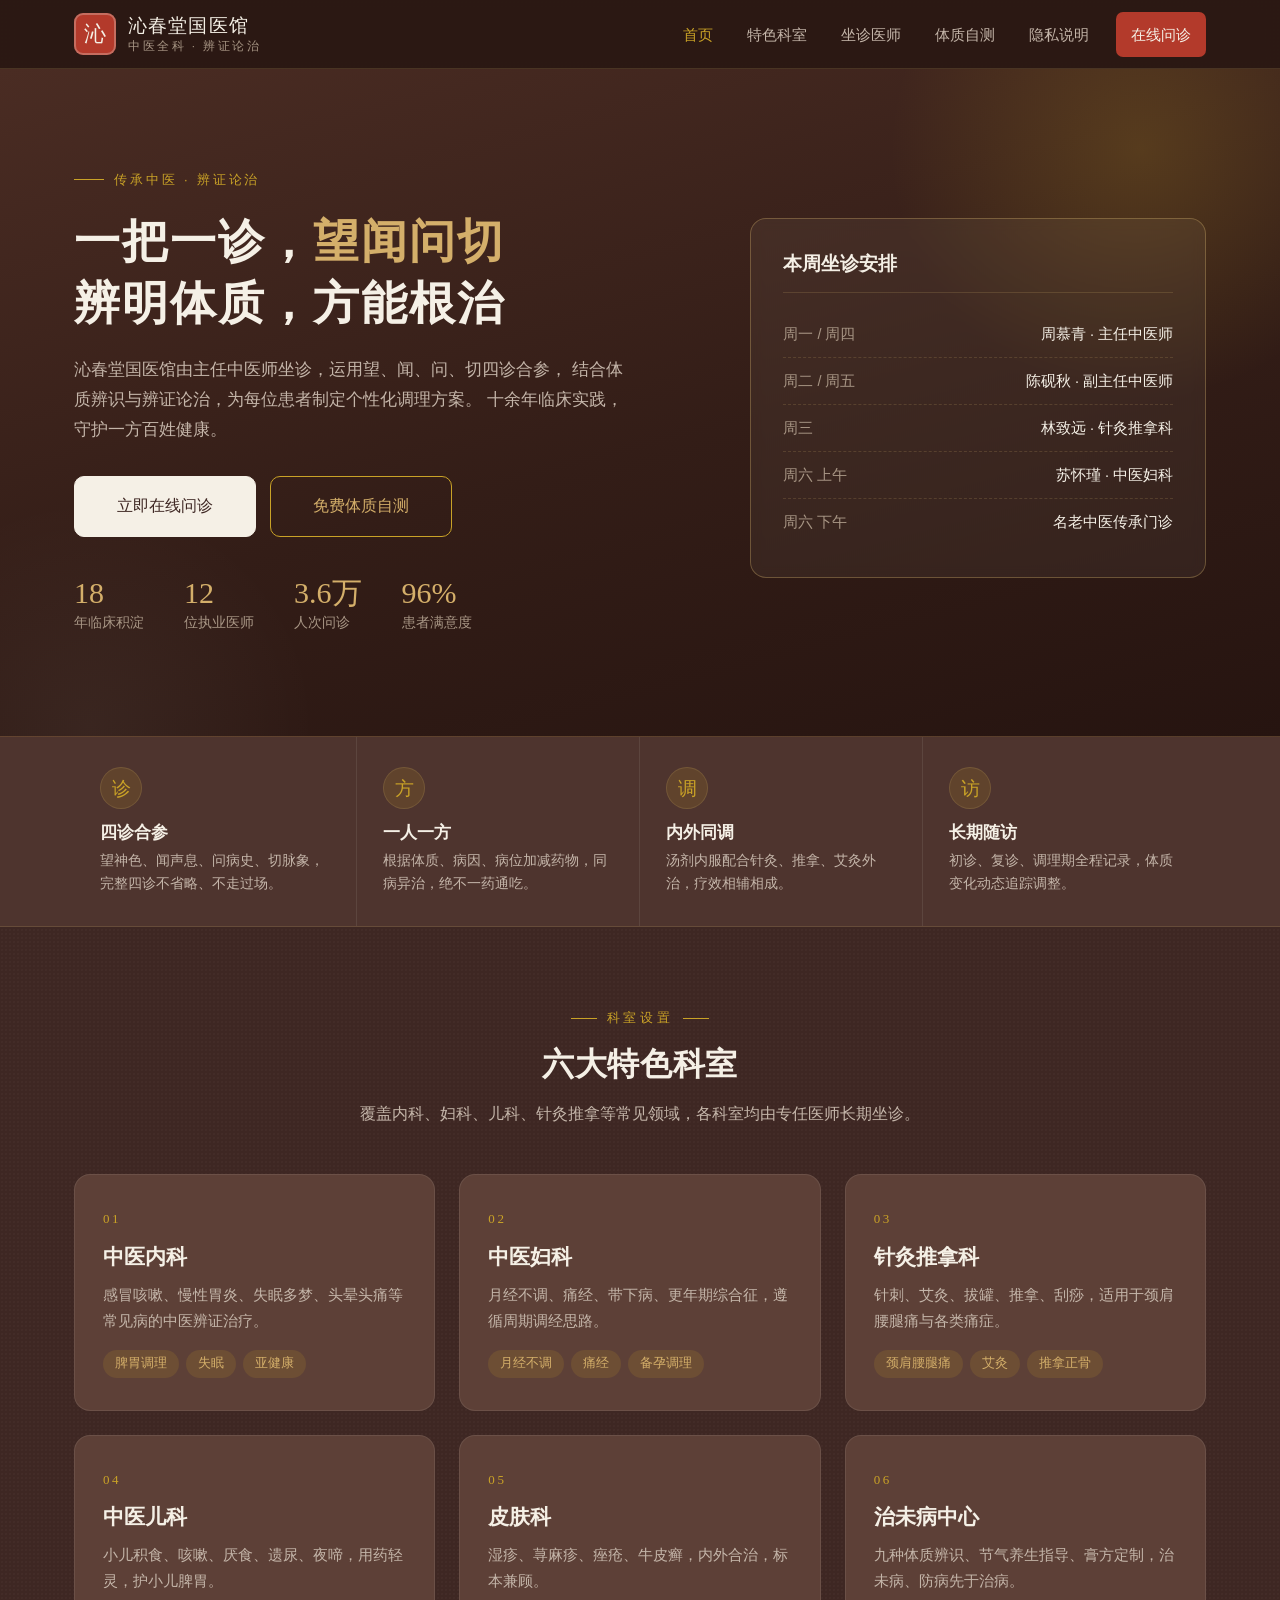
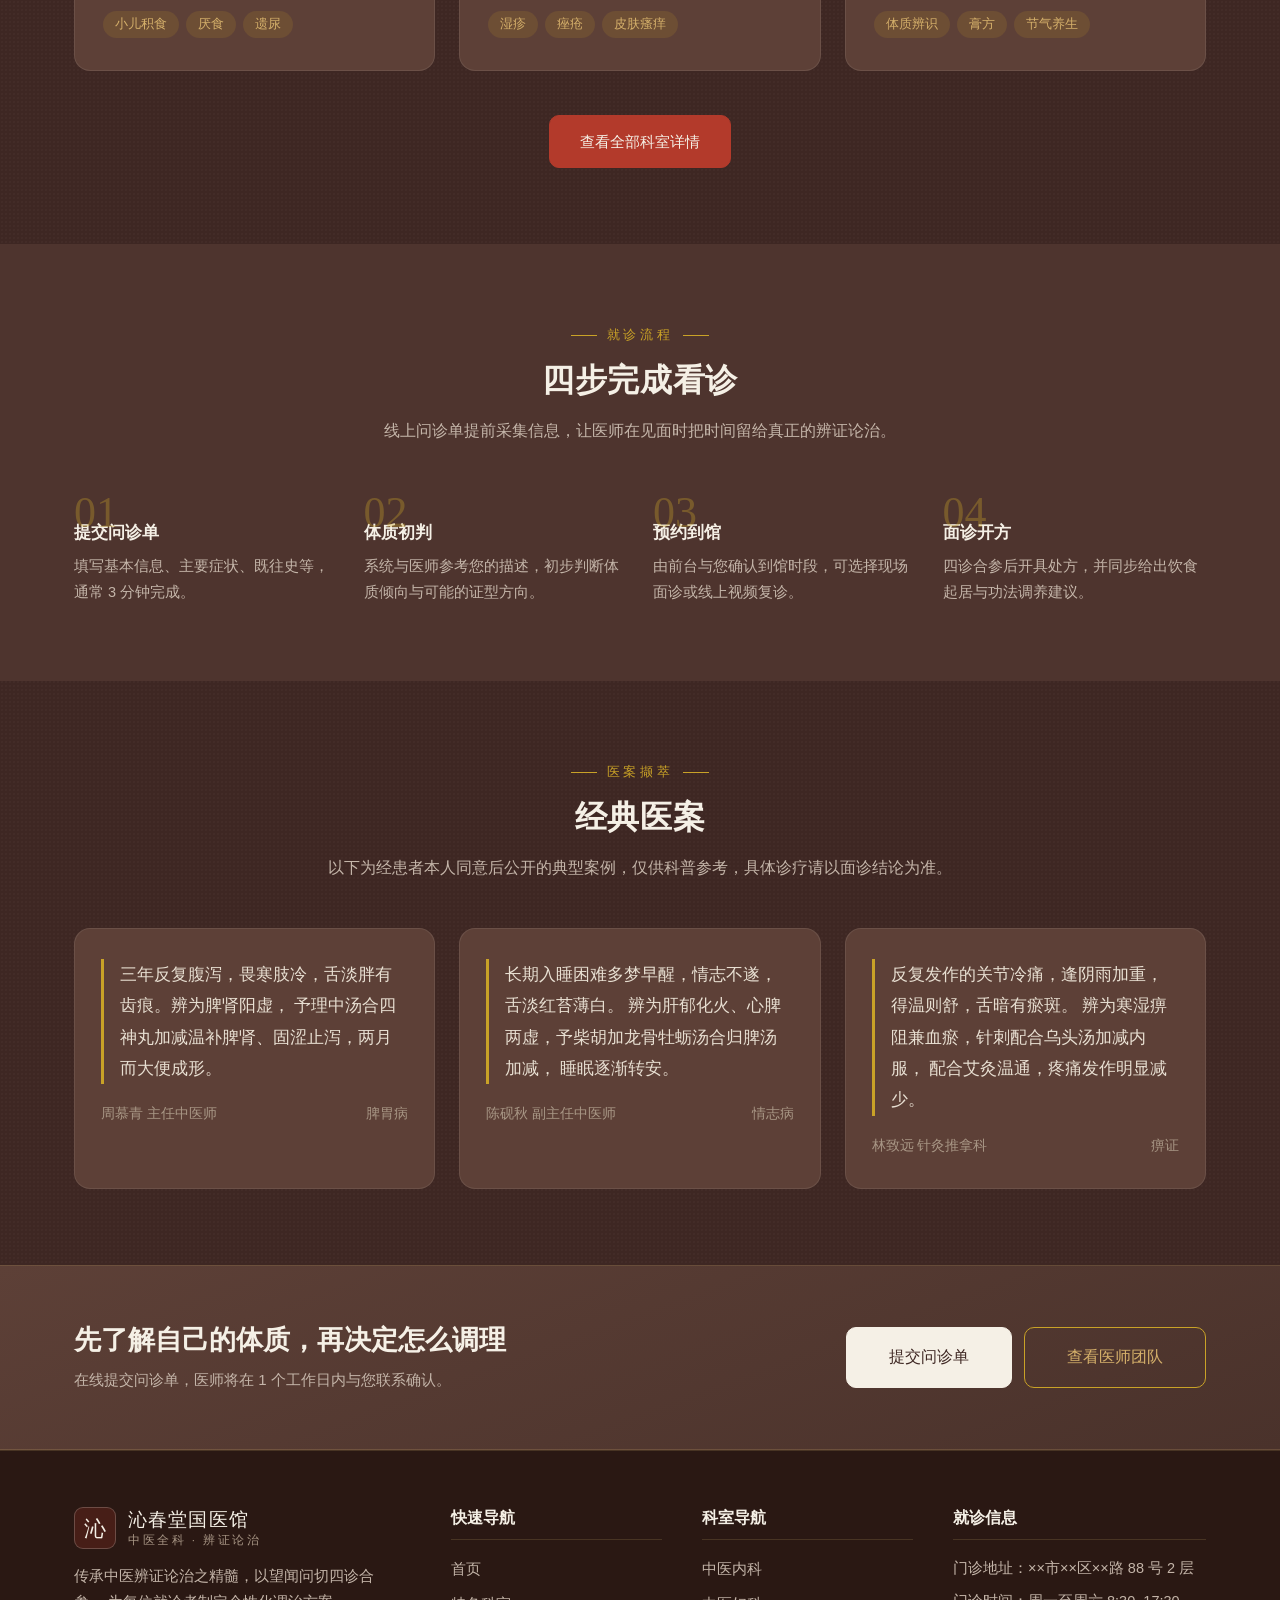
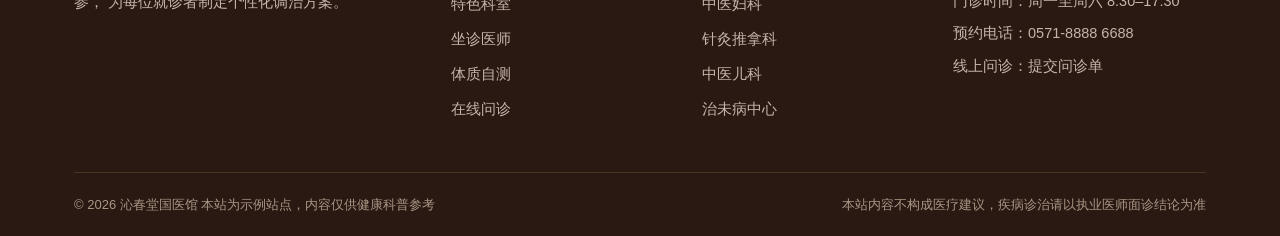
==== index.html @ b3de149f "feat: 沁春堂国医馆官网初始版本 深棕胡桃木主题，含首页、特色科室、坐诊医师、九种体质自测、 在线问诊表单、隐私政策六个页面，纯静态实现。" ====
<!DOCTYPE html>
<html lang="zh-CN">
<head>
    <meta charset="UTF-8">
    <meta name="viewport" content="width=device-width, initial-scale=1.0">
    <meta name="description" content="沁春堂国医馆 · 中医全科门诊，提供体质辨识、慢病调理、针灸推拿等中医服务，在线提交问诊预约。">
    <title>沁春堂国医馆 | 中医全科门诊 · 辨证论治</title>
    <link rel="stylesheet" href="assets/css/style.css">
</head>
<body>

<!-- ===== 顶部导航 ===== -->
<header class="site-header">
    <div class="container site-header__inner">
        <a class="brand" href="index.html">
            <span class="brand__mark">沁</span>
            <span>
                <span class="brand__name">沁春堂国医馆</span>
                <span class="brand__sub">中医全科 · 辨证论治</span>
            </span>
        </a>

        <button class="nav-toggle" type="button" aria-label="展开导航菜单" aria-expanded="false">
            <span></span><span></span><span></span>
        </button>

        <nav class="site-nav" id="site-nav">
            <a href="index.html">首页</a>
            <a href="services.html">特色科室</a>
            <a href="doctors.html">坐诊医师</a>
            <a href="constitution.html">体质自测</a>
            <a href="privacy.html">隐私说明</a>
            <a href="consult.html" class="nav-cta">在线问诊</a>
        </nav>
    </div>
</header>

<!-- ===== 英雄区 ===== -->
<section class="hero">
    <div class="container hero__inner">
        <div>
            <div class="hero__eyebrow">传承中医 · 辨证论治</div>
            <h1 class="hero__title">一把一诊，<em>望闻问切</em><br>辨明体质，方能根治</h1>
            <p class="hero__desc">
                沁春堂国医馆由主任中医师坐诊，运用望、闻、问、切四诊合参，
                结合体质辨识与辨证论治，为每位患者制定个性化调理方案。
                十余年临床实践，守护一方百姓健康。
            </p>
            <div class="hero__actions">
                <a href="consult.html" class="btn btn--light btn--lg">立即在线问诊</a>
                <a href="constitution.html" class="btn btn--ghost btn--lg" style="color:var(--gold-soft);border-color:var(--gold);">免费体质自测</a>
            </div>
            <div class="hero__stats">
                <div>
                    <div class="hero__stat-num">18</div>
                    <div class="hero__stat-label">年临床积淀</div>
                </div>
                <div>
                    <div class="hero__stat-num">12</div>
                    <div class="hero__stat-label">位执业医师</div>
                </div>
                <div>
                    <div class="hero__stat-num">3.6万</div>
                    <div class="hero__stat-label">人次问诊</div>
                </div>
                <div>
                    <div class="hero__stat-num">96%</div>
                    <div class="hero__stat-label">患者满意度</div>
                </div>
            </div>
        </div>

        <aside class="hero__card">
            <h2 class="hero__card-title">本周坐诊安排</h2>
            <dl>
                <div class="hero__card-row">
                    <dt>周一 / 周四</dt>
                    <dd>周慕青 · 主任中医师</dd>
                </div>
                <div class="hero__card-row">
                    <dt>周二 / 周五</dt>
                    <dd>陈砚秋 · 副主任中医师</dd>
                </div>
                <div class="hero__card-row">
                    <dt>周三</dt>
                    <dd>林致远 · 针灸推拿科</dd>
                </div>
                <div class="hero__card-row">
                    <dt>周六 上午</dt>
                    <dd>苏怀瑾 · 中医妇科</dd>
                </div>
                <div class="hero__card-row">
                    <dt>周六 下午</dt>
                    <dd>名老中医传承门诊</dd>
                </div>
            </dl>
        </aside>
    </div>
</section>

<!-- ===== 特色条 ===== -->
<section class="feature-strip">
    <div class="container">
        <div class="feature-strip__grid">
            <div class="feature-item">
                <div class="feature-item__icon">诊</div>
                <h3 class="feature-item__title">四诊合参</h3>
                <p class="feature-item__desc">望神色、闻声息、问病史、切脉象，完整四诊不省略、不走过场。</p>
            </div>
            <div class="feature-item">
                <div class="feature-item__icon">方</div>
                <h3 class="feature-item__title">一人一方</h3>
                <p class="feature-item__desc">根据体质、病因、病位加减药物，同病异治，绝不一药通吃。</p>
            </div>
            <div class="feature-item">
                <div class="feature-item__icon">调</div>
                <h3 class="feature-item__title">内外同调</h3>
                <p class="feature-item__desc">汤剂内服配合针灸、推拿、艾灸外治，疗效相辅相成。</p>
            </div>
            <div class="feature-item">
                <div class="feature-item__icon">访</div>
                <h3 class="feature-item__title">长期随访</h3>
                <p class="feature-item__desc">初诊、复诊、调理期全程记录，体质变化动态追踪调整。</p>
            </div>
        </div>
    </div>
</section>

<!-- ===== 特色科室 ===== -->
<section class="section">
    <div class="container">
        <div class="section-head">
            <span class="section-head__eyebrow">科室设置</span>
            <h2 class="section-head__title">六大特色科室</h2>
            <p class="section-head__desc">覆盖内科、妇科、儿科、针灸推拿等常见领域，各科室均由专任医师长期坐诊。</p>
        </div>

        <div class="service-grid">
            <article class="service-card">
                <div class="service-card__no">01</div>
                <h3 class="service-card__title">中医内科</h3>
                <p class="service-card__desc">感冒咳嗽、慢性胃炎、失眠多梦、头晕头痛等常见病的中医辨证治疗。</p>
                <div class="service-card__tags">
                    <span class="badge">脾胃调理</span>
                    <span class="badge">失眠</span>
                    <span class="badge">亚健康</span>
                </div>
            </article>

            <article class="service-card">
                <div class="service-card__no">02</div>
                <h3 class="service-card__title">中医妇科</h3>
                <p class="service-card__desc">月经不调、痛经、带下病、更年期综合征，遵循周期调经思路。</p>
                <div class="service-card__tags">
                    <span class="badge">月经不调</span>
                    <span class="badge">痛经</span>
                    <span class="badge">备孕调理</span>
                </div>
            </article>

            <article class="service-card">
                <div class="service-card__no">03</div>
                <h3 class="service-card__title">针灸推拿科</h3>
                <p class="service-card__desc">针刺、艾灸、拔罐、推拿、刮痧，适用于颈肩腰腿痛与各类痛症。</p>
                <div class="service-card__tags">
                    <span class="badge">颈肩腰腿痛</span>
                    <span class="badge">艾灸</span>
                    <span class="badge">推拿正骨</span>
                </div>
            </article>

            <article class="service-card">
                <div class="service-card__no">04</div>
                <h3 class="service-card__title">中医儿科</h3>
                <p class="service-card__desc">小儿积食、咳嗽、厌食、遗尿、夜啼，用药轻灵，护小儿脾胃。</p>
                <div class="service-card__tags">
                    <span class="badge">小儿积食</span>
                    <span class="badge">厌食</span>
                    <span class="badge">遗尿</span>
                </div>
            </article>

            <article class="service-card">
                <div class="service-card__no">05</div>
                <h3 class="service-card__title">皮肤科</h3>
                <p class="service-card__desc">湿疹、荨麻疹、痤疮、牛皮癣，内外合治，标本兼顾。</p>
                <div class="service-card__tags">
                    <span class="badge">湿疹</span>
                    <span class="badge">痤疮</span>
                    <span class="badge">皮肤瘙痒</span>
                </div>
            </article>

            <article class="service-card">
                <div class="service-card__no">06</div>
                <h3 class="service-card__title">治未病中心</h3>
                <p class="service-card__desc">九种体质辨识、节气养生指导、膏方定制，治未病、防病先于治病。</p>
                <div class="service-card__tags">
                    <span class="badge">体质辨识</span>
                    <span class="badge">膏方</span>
                    <span class="badge">节气养生</span>
                </div>
            </article>
        </div>

        <div class="text-center" style="margin-top:44px;">
            <a href="services.html" class="btn btn--primary">查看全部科室详情</a>
        </div>
    </div>
</section>

<!-- ===== 就诊流程 ===== -->
<section class="section section--wood-deep">
    <div class="container">
        <div class="section-head">
            <span class="section-head__eyebrow">就诊流程</span>
            <h2 class="section-head__title">四步完成看诊</h2>
            <p class="section-head__desc">线上问诊单提前采集信息，让医师在见面时把时间留给真正的辨证论治。</p>
        </div>

        <div class="step-grid">
            <div class="step-card">
                <h3 class="step-card__title">提交问诊单</h3>
                <p class="step-card__desc">填写基本信息、主要症状、既往史等，通常 3 分钟完成。</p>
            </div>
            <div class="step-card">
                <h3 class="step-card__title">体质初判</h3>
                <p class="step-card__desc">系统与医师参考您的描述，初步判断体质倾向与可能的证型方向。</p>
            </div>
            <div class="step-card">
                <h3 class="step-card__title">预约到馆</h3>
                <p class="step-card__desc">由前台与您确认到馆时段，可选择现场面诊或线上视频复诊。</p>
            </div>
            <div class="step-card">
                <h3 class="step-card__title">面诊开方</h3>
                <p class="step-card__desc">四诊合参后开具处方，并同步给出饮食起居与功法调养建议。</p>
            </div>
        </div>
    </div>
</section>

<!-- ===== 名医案例 ===== -->
<section class="section">
    <div class="container">
        <div class="section-head">
            <span class="section-head__eyebrow">医案撷萃</span>
            <h2 class="section-head__title">经典医案</h2>
            <p class="section-head__desc">以下为经患者本人同意后公开的典型案例，仅供科普参考，具体诊疗请以面诊结论为准。</p>
        </div>

        <div class="case-grid">
            <article class="case-card">
                <p class="case-card__quote">
                    三年反复腹泻，畏寒肢冷，舌淡胖有齿痕。辨为脾肾阳虚，
                    予理中汤合四神丸加减温补脾肾、固涩止泻，两月而大便成形。
                </p>
                <div class="case-card__meta">
                    <span>周慕青 主任中医师</span>
                    <span>脾胃病</span>
                </div>
            </article>

            <article class="case-card">
                <p class="case-card__quote">
                    长期入睡困难多梦早醒，情志不遂，舌淡红苔薄白。
                    辨为肝郁化火、心脾两虚，予柴胡加龙骨牡蛎汤合归脾汤加减，
                    睡眠逐渐转安。
                </p>
                <div class="case-card__meta">
                    <span>陈砚秋 副主任中医师</span>
                    <span>情志病</span>
                </div>
            </article>

            <article class="case-card">
                <p class="case-card__quote">
                    反复发作的关节冷痛，逢阴雨加重，得温则舒，舌暗有瘀斑。
                    辨为寒湿痹阻兼血瘀，针刺配合乌头汤加减内服，
                    配合艾灸温通，疼痛发作明显减少。
                </p>
                <div class="case-card__meta">
                    <span>林致远 针灸推拿科</span>
                    <span>痹证</span>
                </div>
            </article>
        </div>
    </div>
</section>

<!-- ===== 行动号召 ===== -->
<section class="cta-band">
    <div class="container cta-band__inner">
        <div>
            <h2 class="cta-band__title">先了解自己的体质，再决定怎么调理</h2>
            <p class="cta-band__desc">在线提交问诊单，医师将在 1 个工作日内与您联系确认。</p>
        </div>
        <div style="display:flex;gap:12px;flex-wrap:wrap;">
            <a href="consult.html" class="btn btn--light btn--lg">提交问诊单</a>
            <a href="doctors.html" class="btn btn--ghost btn--lg" style="color:var(--gold-soft);border-color:var(--gold);">查看医师团队</a>
        </div>
    </div>
</section>

<!-- ===== 页脚 ===== -->
<footer class="site-footer">
    <div class="container">
        <div class="site-footer__grid">
            <div class="site-footer__brand">
                <a class="brand" href="index.html" style="margin-bottom:14px;">
                    <span class="brand__mark">沁</span>
                    <span>
                        <span class="brand__name" style="color:var(--text-strong);">沁春堂国医馆</span>
                        <span class="brand__sub">中医全科 · 辨证论治</span>
                    </span>
                </a>
                <p style="max-width:300px;">
                    传承中医辨证论治之精髓，以望闻问切四诊合参，
                    为每位就诊者制定个性化调治方案。
                </p>
            </div>

            <div>
                <h3 class="site-footer__title">快速导航</h3>
                <ul class="site-footer__list">
                    <li><a href="index.html">首页</a></li>
                    <li><a href="services.html">特色科室</a></li>
                    <li><a href="doctors.html">坐诊医师</a></li>
                    <li><a href="constitution.html">体质自测</a></li>
                    <li><a href="consult.html">在线问诊</a></li>
                </ul>
            </div>

            <div>
                <h3 class="site-footer__title">科室导航</h3>
                <ul class="site-footer__list">
                    <li><a href="services.html#internal">中医内科</a></li>
                    <li><a href="services.html#gyn">中医妇科</a></li>
                    <li><a href="services.html#acu">针灸推拿科</a></li>
                    <li><a href="services.html#pedi">中医儿科</a></li>
                    <li><a href="services.html#prevent">治未病中心</a></li>
                </ul>
            </div>

            <div>
                <h3 class="site-footer__title">就诊信息</h3>
                <ul class="site-footer__contact">
                    <li>门诊地址：××市××区××路 88 号 2 层</li>
                    <li>门诊时间：周一至周六 8:30–17:30</li>
                    <li>预约电话：0571-8888 6688</li>
                    <li>线上问诊：<a href="consult.html">提交问诊单</a></li>
                </ul>
            </div>
        </div>

        <div class="site-footer__bottom">
            <span>© <span id="year">2026</span> 沁春堂国医馆 本站为示例站点，内容仅供健康科普参考</span>
            <span>本站内容不构成医疗建议，疾病诊治请以执业医师面诊结论为准</span>
        </div>
    </div>
</footer>

<script src="assets/js/main.js"></script>
</body>
</html>
---- assets/css/style.css ----
/* =========================================================
   沁春堂国医馆 · 全站共享样式表
   配色：深棕胡桃木 + 米白宣纸 + 鎏金 + 朱砂
   目录：
   1. 设计变量（颜色/字体/圆角/阴影）
   2. 基础重置
   3. 通用工具类
   4. 顶部导航
   5. 页脚
   6. 通用组件（按钮/卡片/区块标题/面包屑）
   7. 首页专用
   8. 科室页
   9. 医师页
   10. 体质自测页
   11. 问诊表单页
   12. 隐私政策页
   13. 响应式
   ========================================================= */

/* ---------- 1. 设计变量 ---------- */
:root {
    /* 棕色层次：由深到浅，用于区分区块 */
    --wood-900: #2A1813;   /* 最深：英雄区、页脚底色 */
    --wood-800: #3E2723;   /* 主背景（页面底色） */
    --wood-700: #4E342E;   /* 次级区块：页头横幅 */
    --wood-600: #5D4037;   /* 卡片、区块面板 */
    --wood-500: #6D4C41;   /* 边框、输入框描边 */
    --wood-400: #4A322B;   /* 输入框底色（比卡片略深，形成凹陷感） */

    /* 文字 */
    --text-strong: #F5F0E6;  /* 标题，米白 */
    --text:        #E8DFD2;  /* 正文 */
    --text-muted:  #C4B5A9;  /* 次级说明 */
    --text-faint:  #A89685;  /* 弱化文字、占位符 */

    /* 强调色 */
    --gold:        #C9A227;  /* 鎏金：点缀、强调、下划线 */
    --gold-soft:   #D4AF6A;  /* 浅金：数字、标题装饰 */
    --gold-tint:   rgba(201, 162, 39, .14);
    --cinnabar:    #B33A2B;  /* 朱砂：主要按钮、警示 */
    --cinnabar-hi: #96301F;
    --danger:      #E08579;  /* 浅红：深底上要看得清的报错色 */

    /* 分隔线 */
    --line:        rgba(212, 175, 106, .18);
    --line-strong: rgba(212, 175, 106, .34);
    --line-soft:   rgba(245, 240, 230, .09);

    /* 字体 */
    --font-sans: "Microsoft YaHei", "微软雅黑", "PingFang SC", "Hiragino Sans GB", sans-serif;
    --font-serif: "Songti SC", "SimSun", "STSong", "Noto Serif SC", serif;

    /* 形状与阴影（深色背景上用更深的黑棕做投影） */
    --radius:       10px;
    --radius-lg:    16px;
    --shadow-sm:    0 2px 8px rgba(20, 10, 8, .32);
    --shadow:       0 8px 28px rgba(20, 10, 8, .42);
    --shadow-lg:    0 16px 48px rgba(20, 10, 8, .52);

    /* 布局 */
    --max-width:    1180px;
    --nav-height:   68px;

    /* 让浏览器自带的控件（下拉框、日期选择、滚动条）也跟着走深色 */
    color-scheme: dark;
}

/* ---------- 2. 基础重置 ---------- */
* {
    margin: 0;
    padding: 0;
    box-sizing: border-box;
}

html {
    scroll-behavior: smooth;   /* 点击导航锚点时平滑滚动 */
}

body {
    background-color: var(--wood-800);
    /* 叠加一层极淡的颗粒纹理，避免大面积纯色显得死板 */
    background-image: radial-gradient(rgba(245, 240, 230, .022) 1px, transparent 1px);
    background-size: 4px 4px;
    color: var(--text);
    font-family: var(--font-sans);
    font-size: 16px;
    line-height: 1.8;
    -webkit-font-smoothing: antialiased;
}

img {
    max-width: 100%;
    display: block;
}

a {
    color: var(--gold-soft);
    text-decoration: none;
    transition: color .2s ease;
}

a:hover {
    color: var(--gold);
}

ul, ol {
    list-style: none;
}

h1, h2, h3, h4 {
    font-family: var(--font-serif);
    font-weight: 600;
    line-height: 1.4;
    color: var(--text-strong);
}

button {
    font-family: inherit;
}

/* ---------- 3. 通用工具类 ---------- */
.container {
    width: 100%;
    max-width: var(--max-width);
    margin: 0 auto;
    padding: 0 24px;
}

.section {
    padding: 76px 0;
}

.section--tight {
    padding: 52px 0;
}

.section--wood-deep {
    background-color: var(--wood-700);
}

.section--wood-tint {
    background-color: rgba(245, 240, 230, .03);
}

.text-center { text-align: center; }
.mt-0 { margin-top: 0; }
.mb-0 { margin-bottom: 0; }

/* 区块标题 */
.section-head {
    max-width: 720px;
    margin: 0 auto 46px;
    text-align: center;
}

.section-head--left {
    margin-left: 0;
    text-align: left;
}

.section-head__eyebrow {
    display: inline-block;
    font-family: var(--font-sans);
    font-size: 13px;
    letter-spacing: .28em;
    color: var(--gold);
    text-transform: uppercase;
    margin-bottom: 12px;
}

.section-head__eyebrow::before,
.section-head__eyebrow::after {
    content: "";
    display: inline-block;
    width: 26px;
    height: 1px;
    background: var(--gold);
    vertical-align: middle;
    margin: 0 10px;
}

.section-head__title {
    font-size: 32px;
    letter-spacing: .02em;
    margin-bottom: 14px;
}

.section-head__desc {
    color: var(--text-muted);
    font-size: 15.5px;
}

.section-head--left .section-head__eyebrow::before {
    display: none;
}

/* 按钮 */
.btn {
    display: inline-flex;
    align-items: center;
    justify-content: center;
    gap: 8px;
    padding: 12px 30px;
    border-radius: var(--radius);
    border: 1px solid transparent;
    font-size: 15px;
    font-weight: 500;
    cursor: pointer;
    transition: all .22s ease;
    white-space: nowrap;
}

.btn--primary {
    background-color: var(--cinnabar);
    color: var(--text-strong);
    border-color: var(--cinnabar);
}

.btn--primary:hover {
    background-color: var(--cinnabar-hi);
    border-color: var(--cinnabar-hi);
    color: var(--text-strong);
    transform: translateY(-2px);
    box-shadow: 0 8px 20px rgba(179, 58, 43, .35);
}

.btn--ghost {
    background-color: transparent;
    color: var(--gold-soft);
    border-color: var(--gold);
}

.btn--ghost:hover {
    background-color: var(--gold);
    color: var(--wood-900);
}

.btn--light {
    background-color: var(--text-strong);
    color: var(--wood-800);
    border-color: var(--text-strong);
}

.btn--light:hover {
    background-color: transparent;
    color: var(--text-strong);
    border-color: rgba(245, 240, 230, .7);
}

.btn--block {
    width: 100%;
}

.btn--lg {
    padding: 15px 42px;
    font-size: 16px;
}

/* 徽章 / 标签 */
.badge {
    display: inline-block;
    padding: 3px 12px;
    border-radius: 999px;
    font-size: 12.5px;
    line-height: 1.7;
    background-color: var(--gold-tint);
    color: var(--gold-soft);
}

.badge--cinnabar {
    background-color: rgba(179, 58, 43, .2);
    color: #E89585;
}

/* 提示条 */
.notice {
    display: flex;
    gap: 12px;
    align-items: flex-start;
    padding: 16px 20px;
    border-radius: var(--radius);
    background-color: rgba(179, 58, 43, .14);
    border-left: 3px solid var(--cinnabar);
    color: #F0D6D0;
    font-size: 14.5px;
    line-height: 1.75;
}

.notice__icon {
    flex-shrink: 0;
    font-weight: 700;
    color: #E89585;
}

.notice--gold {
    background-color: var(--gold-tint);
    border-left-color: var(--gold);
    color: #EFE3C6;
}

.notice--gold .notice__icon {
    color: var(--gold);
}

/* 面包屑 */
.breadcrumb {
    font-size: 13.5px;
    color: var(--text-faint);
    padding: 18px 0;
}

.breadcrumb a {
    color: var(--text-muted);
}

.breadcrumb span::before {
    content: "›";
    margin: 0 8px;
    color: var(--line-strong);
}

/* ---------- 4. 顶部导航 ---------- */
.site-header {
    position: sticky;
    top: 0;
    z-index: 100;
    background-color: rgba(42, 24, 19, .93);
    backdrop-filter: blur(10px);
    border-bottom: 1px solid var(--line);
}

.site-header__inner {
    height: var(--nav-height);
    display: flex;
    align-items: center;
    justify-content: space-between;
    gap: 20px;
}

.brand {
    display: flex;
    align-items: center;
    gap: 12px;
    color: var(--text-strong);
}

.brand:hover {
    color: var(--text-strong);
}

/* 印章式 Logo：双线方框 */
.brand__mark {
    width: 42px;
    height: 42px;
    flex-shrink: 0;
    border-radius: 9px;
    background-color: var(--cinnabar);
    color: var(--text-strong);
    font-family: var(--font-serif);
    font-size: 22px;
    line-height: 42px;
    text-align: center;
    letter-spacing: 0;
    box-shadow: inset 0 0 0 2px rgba(245, 240, 230, .28);
}

.brand__name {
    display: block;
    font-family: var(--font-serif);
    font-size: 19px;
    letter-spacing: .06em;
    line-height: 1.3;
    color: var(--text-strong);
}

.brand__sub {
    display: block;
    font-size: 11.5px;
    letter-spacing: .22em;
    color: var(--text-faint);
    line-height: 1.3;
}

.site-nav {
    display: flex;
    align-items: center;
    gap: 4px;
}

.site-nav a {
    padding: 9px 15px;
    border-radius: 7px;
    font-size: 15px;
    color: var(--text-muted);
}

.site-nav a:hover {
    background-color: var(--gold-tint);
    color: var(--gold-soft);
}

.site-nav a.is-active {
    color: var(--gold);
    font-weight: 500;
}

.site-nav a.nav-cta {
    margin-left: 8px;
    background-color: var(--cinnabar);
    color: var(--text-strong);
}

.site-nav a.nav-cta:hover {
    background-color: var(--cinnabar-hi);
    color: var(--text-strong);
}

/* 汉堡按钮（手机端才显示） */
.nav-toggle {
    display: none;
    width: 42px;
    height: 42px;
    border: 1px solid var(--line-strong);
    border-radius: 8px;
    background-color: transparent;
    cursor: pointer;
    padding: 0;
}

.nav-toggle span {
    display: block;
    width: 18px;
    height: 2px;
    margin: 3px auto;
    background-color: var(--text-strong);
    border-radius: 2px;
    transition: transform .25s ease, opacity .2s ease;
}

/* ---------- 5. 页脚 ---------- */
.site-footer {
    background-color: var(--wood-900);
    color: var(--text-muted);
    padding: 56px 0 0;
    font-size: 14.5px;
    border-top: 1px solid var(--line);
}

.site-footer a {
    color: var(--text-muted);
}

.site-footer a:hover {
    color: var(--gold-soft);
}

.site-footer__grid {
    display: grid;
    grid-template-columns: 1.6fr 1fr 1fr 1.2fr;
    gap: 40px;
    padding-bottom: 40px;
}

.site-footer__brand .brand__mark {
    background-color: rgba(179, 58, 43, .22);
    border: 1px solid rgba(245, 240, 230, .22);
    box-shadow: none;
}

.site-footer__title {
    color: var(--text-strong);
    font-family: var(--font-serif);
    font-size: 16px;
    margin-bottom: 16px;
    padding-bottom: 10px;
    border-bottom: 1px solid var(--line);
}

.site-footer__list li {
    margin-bottom: 9px;
}

.site-footer__contact li {
    margin-bottom: 8px;
    line-height: 1.7;
}

.site-footer__bottom {
    border-top: 1px solid var(--line);
    padding: 20px 0;
    font-size: 13px;
    color: var(--text-faint);
    display: flex;
    justify-content: space-between;
    gap: 16px;
    flex-wrap: wrap;
}

/* ---------- 6. 首页专用 ---------- */
/* 英雄区 */
.hero {
    position: relative;
    overflow: hidden;
    background-color: var(--wood-900);
    background-image: linear-gradient(165deg, #4A2C23 0%, #331D17 55%, #261410 100%);
    color: var(--text-strong);
    padding: 92px 0 100px;
    border-bottom: 1px solid var(--line);
}

.hero::before {
    content: "";
    position: absolute;
    top: -180px;
    right: -120px;
    width: 520px;
    height: 520px;
    border-radius: 50%;
    background: radial-gradient(circle, rgba(201, 162, 39, .2), transparent 68%);
}

.hero::after {
    content: "";
    position: absolute;
    bottom: -220px;
    left: -140px;
    width: 460px;
    height: 460px;
    border-radius: 50%;
    background: radial-gradient(circle, rgba(245, 240, 230, .05), transparent 70%);
}

.hero__inner {
    position: relative;
    z-index: 1;
    display: grid;
    grid-template-columns: 1.15fr .85fr;
    gap: 60px;
    align-items: center;
}

.hero__eyebrow {
    display: inline-flex;
    align-items: center;
    gap: 10px;
    font-size: 13px;
    letter-spacing: .22em;
    color: var(--gold);
    margin-bottom: 20px;
}

.hero__eyebrow::before {
    content: "";
    width: 30px;
    height: 1px;
    background-color: var(--gold);
}

.hero__title {
    font-size: 46px;
    line-height: 1.35;
    color: var(--text-strong);
    margin-bottom: 20px;
    letter-spacing: .04em;
}

.hero__title em {
    font-style: normal;
    color: var(--gold-soft);
}

.hero__desc {
    font-size: 16.5px;
    color: var(--text-muted);
    max-width: 560px;
    margin-bottom: 32px;
}

.hero__actions {
    display: flex;
    gap: 14px;
    flex-wrap: wrap;
    margin-bottom: 38px;
}

.hero__stats {
    display: flex;
    gap: 40px;
    flex-wrap: wrap;
}

.hero__stat-num {
    font-family: var(--font-serif);
    font-size: 30px;
    color: var(--gold-soft);
    line-height: 1.2;
}

.hero__stat-label {
    font-size: 13.5px;
    color: var(--text-faint);
}

/* 英雄区右侧的"脉案"卡片 */
.hero__card {
    background-color: rgba(245, 240, 230, .05);
    border: 1px solid var(--line-strong);
    border-radius: var(--radius-lg);
    padding: 32px;
    backdrop-filter: blur(6px);
}

.hero__card-title {
    font-size: 19px;
    color: var(--text-strong);
    margin-bottom: 18px;
    padding-bottom: 14px;
    border-bottom: 1px solid var(--line);
}

.hero__card-row {
    display: flex;
    justify-content: space-between;
    gap: 16px;
    padding: 10px 0;
    font-size: 14.5px;
    border-bottom: 1px dashed var(--line);
}

.hero__card-row:last-child {
    border-bottom: none;
}

.hero__card-row dt {
    color: var(--text-faint);
}

.hero__card-row dd {
    color: var(--text-strong);
    text-align: right;
}

/* 特色条 */
.feature-strip {
    background-color: var(--wood-700);
    border-bottom: 1px solid var(--line);
}

.feature-strip__grid {
    display: grid;
    grid-template-columns: repeat(4, 1fr);
    gap: 0;
}

.feature-item {
    padding: 30px 26px;
    border-right: 1px solid var(--line-soft);
}

.feature-item:last-child {
    border-right: none;
}

.feature-item__icon {
    width: 42px;
    height: 42px;
    border-radius: 50%;
    background-color: var(--gold-tint);
    color: var(--gold);
    font-family: var(--font-serif);
    font-size: 19px;
    line-height: 42px;
    text-align: center;
    margin-bottom: 12px;
    border: 1px solid var(--line);
}

.feature-item__title {
    font-size: 16.5px;
    margin-bottom: 5px;
    color: var(--text-strong);
}

.feature-item__desc {
    font-size: 14px;
    color: var(--text-muted);
    line-height: 1.7;
}

/* 科室卡片 */
.service-grid {
    display: grid;
    grid-template-columns: repeat(3, 1fr);
    gap: 24px;
}

.service-card {
    background-color: var(--wood-600);
    border: 1px solid var(--line-soft);
    border-radius: var(--radius-lg);
    padding: 32px 28px;
    transition: transform .25s ease, box-shadow .25s ease, border-color .25s ease;
    position: relative;
    overflow: hidden;
}

.service-card::after {
    content: "";
    position: absolute;
    top: 0;
    left: 0;
    width: 100%;
    height: 3px;
    background-color: var(--gold);
    transform: scaleX(0);
    transform-origin: left;
    transition: transform .3s ease;
}

.service-card:hover {
    transform: translateY(-6px);
    box-shadow: var(--shadow);
    border-color: var(--line-strong);
}

.service-card:hover::after {
    transform: scaleX(1);
}

.service-card__no {
    font-family: var(--font-serif);
    font-size: 13px;
    letter-spacing: .2em;
    color: var(--gold);
    margin-bottom: 12px;
}

.service-card__title {
    font-size: 21px;
    margin-bottom: 10px;
    color: var(--text-strong);
}

.service-card__desc {
    font-size: 14.5px;
    color: var(--text-muted);
    margin-bottom: 16px;
}

.service-card__tags {
    display: flex;
    flex-wrap: wrap;
    gap: 7px;
}

/* 流程步骤 */
.step-grid {
    display: grid;
    grid-template-columns: repeat(4, 1fr);
    gap: 26px;
    counter-reset: step;
}

.step-card {
    position: relative;
    padding-top: 30px;
}

.step-card::before {
    counter-increment: step;
    content: "0" counter(step);
    position: absolute;
    top: 0;
    left: 0;
    font-family: var(--font-serif);
    font-size: 44px;
    line-height: 1;
    color: rgba(201, 162, 39, .35);
}

.step-card__title {
    font-size: 17px;
    margin-bottom: 8px;
    color: var(--text-strong);
}

.step-card__desc {
    font-size: 14.5px;
    color: var(--text-muted);
}

/* 名医案例 */
.case-grid {
    display: grid;
    grid-template-columns: repeat(3, 1fr);
    gap: 24px;
}

.case-card {
    background-color: var(--wood-600);
    border: 1px solid var(--line-soft);
    border-radius: var(--radius-lg);
    padding: 30px 26px;
}

.case-card__quote {
    font-family: var(--font-serif);
    font-size: 16.5px;
    line-height: 1.9;
    color: var(--text);
    padding-left: 16px;
    border-left: 3px solid var(--gold);
    margin-bottom: 18px;
}

.case-card__meta {
    display: flex;
    justify-content: space-between;
    align-items: center;
    font-size: 13.5px;
    color: var(--text-faint);
}

/* CTA 区块 */
.cta-band {
    background-image: linear-gradient(160deg, #5D4037 0%, #4A322B 100%);
    color: var(--text-strong);
    padding: 56px 0;
    border-top: 1px solid var(--line);
    border-bottom: 1px solid var(--line);
}

.cta-band__inner {
    display: flex;
    align-items: center;
    justify-content: space-between;
    gap: 30px;
    flex-wrap: wrap;
}

.cta-band__title {
    font-size: 27px;
    color: var(--text-strong);
    margin-bottom: 6px;
}

.cta-band__desc {
    color: var(--text-muted);
    font-size: 15px;
}

/* ---------- 8. 科室页 ---------- */
.page-hero {
    background-color: var(--wood-700);
    padding: 54px 0 58px;
    border-bottom: 1px solid var(--line);
}

.page-hero__title {
    font-size: 36px;
    margin-bottom: 12px;
    color: var(--text-strong);
}

.page-hero__desc {
    color: var(--text-muted);
    max-width: 700px;
    font-size: 15.5px;
}

.dept-list {
    display: flex;
    flex-direction: column;
    gap: 22px;
}

.dept {
    display: grid;
    grid-template-columns: 260px 1fr;
    background-color: var(--wood-600);
    border: 1px solid var(--line-soft);
    border-radius: var(--radius-lg);
    overflow: hidden;
}

.dept__side {
    background-color: rgba(42, 24, 19, .42);
    padding: 32px 28px;
    border-right: 1px solid var(--line-soft);
}

.dept__glyph {
    width: 58px;
    height: 58px;
    border-radius: 12px;
    background-color: var(--cinnabar);
    color: var(--text-strong);
    font-family: var(--font-serif);
    font-size: 27px;
    line-height: 58px;
    text-align: center;
    margin-bottom: 16px;
    box-shadow: inset 0 0 0 2px rgba(245, 240, 230, .25);
}

.dept__side-title {
    font-size: 21px;
    margin-bottom: 8px;
    color: var(--text-strong);
}

.dept__side-desc {
    font-size: 14px;
    color: var(--text-muted);
    line-height: 1.8;
}

.dept__body {
    padding: 32px 34px;
}

.dept__body h4 {
    font-size: 16.5px;
    margin-bottom: 10px;
    color: var(--gold-soft);
}

.dept__body ul {
    margin-bottom:22px;
}

.dept__body li {
    position: relative;
    padding-left: 20px;
    margin-bottom: 7px;
    font-size: 14.5px;
    color: var(--text-muted);
}

.dept__body li::before {
    content: "";
    position: absolute;
    left: 3px;
    top: 11px;
    width: 6px;
    height: 6px;
    border-radius: 50%;
    background-color: var(--gold);
}

/* ---------- 9. 医师页 ---------- */
.doctor-grid {
    display: grid;
    grid-template-columns: repeat(3, 1fr);
    gap: 24px;
}

.doctor-card {
    background-color: var(--wood-600);
    border: 1px solid var(--line-soft);
    border-radius: var(--radius-lg);
    overflow: hidden;
    transition: transform .25s ease, box-shadow .25s ease;
}

.doctor-card:hover {
    transform: translateY(-5px);
    box-shadow: var(--shadow);
}

.doctor-card__avatar {
    height: 168px;
    background-color: rgba(42, 24, 19, .38);
    display: flex;
    align-items: center;
    justify-content: center;
    font-family: var(--font-serif);
    font-size: 60px;
    color: var(--gold-soft);
    border-bottom: 1px solid var(--line-soft);
}

.doctor-card__body {
    padding: 24px 26px 28px;
}

.doctor-card__name {
    font-size: 20px;
    margin-bottom: 6px;
    color: var(--text-strong);
}

.doctor-card__title {
    font-size: 13.5px;
    color: var(--gold);
    margin-bottom: 12px;
    letter-spacing: .04em;
}

.doctor-card__desc {
    font-size: 14.5px;
    color: var(--text-muted);
    margin-bottom: 16px;
}

.doctor-card__meta {
    border-top: 1px dashed var(--line);
    padding-top: 14px;
    font-size: 13.5px;
    color: var(--text-faint);
    line-height: 1.9;
}

/* 坐诊时间表 */
.schedule-table {
    width: 100%;
    border-collapse: collapse;
    background-color: var(--wood-600);
    border-radius: var(--radius-lg);
    overflow: hidden;
    border: 1px solid var(--line-soft);
}

.schedule-table th,
.schedule-table td {
    padding: 15px 18px;
    text-align: left;
    font-size: 14.5px;
    border-bottom: 1px solid var(--line-soft);
}

.schedule-table th {
    background-color: rgba(42, 24, 19, .42);
    color: var(--gold-soft);
    font-weight: 500;
    font-family: var(--font-serif);
    font-size: 15.5px;
}

.schedule-table tr:last-child td {
    border-bottom: none;
}

.schedule-table td:first-child {
    font-weight: 500;
    color: var(--text-strong);
}

/* ---------- 10. 体质自测页 ---------- */
.quiz-wrap {
    max-width: 760px;
    margin: 0 auto;
    background-color: var(--wood-600);
    border: 1px solid var(--line-soft);
    border-radius: var(--radius-lg);
    padding: 38px 40px;
    box-shadow: var(--shadow-sm);
}

.quiz-progress {
    margin-bottom: 26px;
}

.quiz-progress__bar {
    height: 6px;
    background-color: rgba(42, 24, 19, .5);
    border-radius: 999px;
    overflow: hidden;
}

.quiz-progress__fill {
    height: 100%;
    width: 0;
    background-color: var(--gold);
    border-radius: 999px;
    transition: width .35s ease;
}

.quiz-progress__text {
    display: flex;
    justify-content: space-between;
    font-size: 13px;
    color: var(--text-faint);
    margin-top: 8px;
}

.quiz-question__title {
    font-size: 21px;
    margin-bottom: 8px;
    color: var(--text-strong);
}

.quiz-question__hint {
    font-size: 14px;
    color: var(--text-faint);
    margin-bottom: 24px;
}

.quiz-options {
    display: flex;
    flex-direction: column;
    gap: 12px;
    margin-bottom: 28px;
}

.quiz-option {
    display: flex;
    align-items: flex-start;
    gap: 12px;
    padding: 14px 18px;
    border: 1px solid var(--line-strong);
    border-radius: var(--radius);
    cursor: pointer;
    font-size: 15px;
    transition: all .2s ease;
    background-color: var(--wood-400);
}

.quiz-option:hover {
    border-color: var(--gold);
    background-color: rgba(201, 162, 39, .1);
}

.quiz-option.is-checked {
    border-color: var(--gold);
    background-color: var(--gold-tint);
}

.quiz-option input {
    margin-top: 5px;
    accent-color: var(--gold);
    width: 16px;
    height: 16px;
    flex-shrink: 0;
}

.quiz-actions {
    display: flex;
    justify-content: space-between;
    gap: 14px;
}

.quiz-result {
    text-align: center;
}

.quiz-result__constitution {
    font-family: var(--font-serif);
    font-size: 30px;
    color: var(--gold);
    margin-bottom: 6px;
}

.quiz-result__tagline {
    color: var(--text-faint);
    font-size: 14.5px;
    margin-bottom: 22px;
}

.quiz-result__body {
    text-align: left;
    background-color: rgba(42, 24, 19, .4);
    border-radius: var(--radius);
    padding: 22px 24px;
    margin-bottom: 24px;
    font-size: 14.5px;
    color: var(--text-muted);
    border: 1px solid var(--line-soft);
}

.quiz-result__body h4 {
    font-size: 15.5px;
    color: var(--gold-soft);
    margin: 16px 0 6px;
}

.quiz-result__body h4:first-child {
    margin-top: 0;
}

.quiz-result__body ul {
    margin-bottom: 4px;
}

.quiz-result__body li {
    position: relative;
    padding-left: 18px;
    margin-bottom: 5px;
}

.quiz-result__body li::before {
    content: "·";
    position: absolute;
    left: 5px;
    font-weight: bold;
    color: var(--gold);
}

/* 体质卡片列表 */
.constitution-grid {
    display: grid;
    grid-template-columns: repeat(3, 1fr);
    gap: 20px;
}

.const-card {
    background-color: var(--wood-600);
    border: 1px solid var(--line-soft);
    border-radius: var(--radius-lg);
    padding: 26px 24px;
}

.const-card__name {
    display: flex;
    align-items: center;
    gap: 10px;
    font-size: 19px;
    margin-bottom: 10px;
    color: var(--text-strong);
}

.const-card__char {
    width: 34px;
    height: 34px;
    flex-shrink: 0;
    border-radius: 8px;
    background-color: var(--gold-tint);
    color: var(--gold);
    font-family: var(--font-serif);
    font-size: 17px;
    line-height: 34px;
    text-align: center;
    border: 1px solid var(--line);
}

.const-card__desc {
    font-size: 14px;
    color: var(--text-muted);
    line-height: 1.8;
}

.const-card__sign {
    margin-top: 12px;
    padding-top: 12px;
    border-top: 1px dashed var(--line);
    font-size: 13.5px;
    color: var(--text-faint);
}

/* ---------- 11. 问诊表单页 ---------- */
.form-layout {
    display: grid;
    grid-template-columns: 1fr 330px;
    gap: 34px;
    align-items: start;
}

.form-card {
    background-color: var(--wood-600);
    border: 1px solid var(--line-soft);
    border-radius: var(--radius-lg);
    padding: 38px 40px 44px;
    box-shadow: var(--shadow-sm);
}

.form-section {
    padding-bottom: 30px;
    margin-bottom: 30px;
    border-bottom: 1px dashed var(--line);
}

.form-section:last-of-type {
    border-bottom: none;
    padding-bottom: 0;
    margin-bottom: 0;
}

.form-section__title {
    display: flex;
    align-items: center;
    gap: 10px;
    font-size: 18px;
    margin-bottom: 22px;
    color: var(--text-strong);
}

.form-section__num {
    width: 26px;
    height: 26px;
    flex-shrink: 0;
    border-radius: 50%;
    background-color: var(--cinnabar);
    color: var(--text-strong);
    font-family: var(--font-serif);
    font-size: 14px;
    line-height: 26px;
    text-align: center;
}

.form-row {
    display: grid;
    grid-template-columns: 1fr 1fr;
    gap: 0 24px;
}

.form-group {
    margin-bottom: 20px;
}

.form-label {
    display: block;
    font-size: 14.5px;
    margin-bottom: 7px;
    color: var(--text);
}

.form-label .req {
    color: var(--danger);
    margin-right: 3px;
}

.form-label .opt {
    color: var(--text-faint);
    font-size: 12.5px;
    margin-left: 6px;
}

.form-control {
    width: 100%;
    height: 44px;
    padding: 0 14px;
    font-size: 15px;
    font-family: inherit;
    color: var(--text-strong);
    background-color: var(--wood-400);
    border: 1px solid var(--line-strong);
    border-radius: var(--radius);
    outline: none;
    transition: border-color .2s ease, box-shadow .2s ease;
}

textarea.form-control {
    height: auto;
    min-height: 110px;
    padding: 12px 14px;
    line-height: 1.8;
    resize: vertical;
}

.form-control:hover {
    border-color: var(--gold);
}

.form-control:focus {
    border-color: var(--gold);
    box-shadow: 0 0 0 3px rgba(201, 162, 39, .16);
}

.form-control::placeholder {
    color: var(--text-faint);
}

.form-control.has-error {
    border-color: var(--danger);
    box-shadow: 0 0 0 3px rgba(224, 133, 121, .16);
}

.form-hint {
    font-size: 12.5px;
    color: var(--text-faint);
    margin-top: 6px;
}

.form-error {
    font-size: 12.5px;
    color: var(--danger);
    margin-top: 6px;
    display: none;
}

.form-error.is-shown {
    display: block;
}

/* 下拉框选项在深色背景下的配色 */
select.form-control option {
    background-color: var(--wood-700);
    color: var(--text-strong);
}

/* 单选 / 复选按钮组 */
.choice-row {
    display: flex;
    flex-wrap: wrap;
    gap: 10px;
}

.choice {
    position: relative;
    display: inline-flex;
}

.choice input {
    position: absolute;
    opacity: 0;
    width: 0;
    height: 0;
}

.choice span {
    display: inline-block;
    padding: 8px 18px;
    border: 1px solid var(--line-strong);
    border-radius: 999px;
    font-size: 14.5px;
    cursor: pointer;
    transition: all .2s ease;
    background-color: var(--wood-400);
    color: var(--text);
}

.choice input:checked + span {
    background-color: var(--gold);
    border-color: var(--gold);
    color: var(--wood-900);
    font-weight: 500;
}

.choice input:focus-visible + span {
    box-shadow: 0 0 0 3px rgba(201, 162, 39, .25);
}

/* 选项组校验失败时，让可见的胶囊边框变红 */
.choice-row.has-error .choice span {
    border-color: var(--danger);
    background-color: rgba(224, 133, 121, .14);
    color: var(--danger);
}

/* 同意勾选 */
.form-consent {
    display: flex;
    align-items: flex-start;
    gap: 10px;
    margin: 6px 0 22px;
    font-size: 14px;
    color: var(--text-muted);
}

.form-consent input {
    margin-top: 5px;
    width: 16px;
    height: 16px;
    accent-color: var(--gold);
    flex-shrink: 0;
}

/* 同意勾选未勾选时的提示样式 */
.form-consent.has-error {
    color: var(--danger);
}

/* 侧边信息栏 */
.aside-card {
    background-color: var(--wood-600);
    border: 1px solid var(--line-soft);
    border-radius: var(--radius-lg);
    padding: 26px 24px;
    margin-bottom: 20px;
}

.aside-card__title {
    font-size: 17px;
    margin-bottom: 14px;
    padding-bottom: 12px;
    border-bottom: 1px solid var(--line);
    color: var(--text-strong);
}

.aside-card p {
    font-size: 14px;
    color: var(--text-muted);
    line-height: 1.85;
    margin-bottom: 12px;
}

.aside-card strong {
    color: var(--gold-soft);
    font-weight: 500;
}

.aside-card ol {
    counter-reset: aside;
}

.aside-card ol li {
    counter-increment: aside;
    position: relative;
    padding-left: 28px;
    margin-bottom: 12px;
    font-size: 14px;
    color: var(--text-muted);
    line-height: 1.75;
}

.aside-card ol li::before {
    content: counter(aside);
    position: absolute;
    left: 0;
    top: 3px;
    width: 20px;
    height: 20px;
    border-radius: 50%;
    background-color: var(--gold-tint);
    color: var(--gold);
    font-size: 12px;
    line-height: 20px;
    text-align: center;
}

.aside-list li {
    position: relative;
    padding-left: 18px;
    margin-bottom: 9px;
    font-size: 14px;
    color: var(--text-muted);
}

.aside-list li::before {
    content: "";
    position: absolute;
    left: 2px;
    top: 10px;
    width: 5px;
    height: 5px;
    border-radius: 50%;
    background-color: var(--gold);
}

/* 提交成功面板 */
.submit-success {
    display: none;
    text-align: center;
    padding: 20px 0;
}

.submit-success.is-shown {
    display: block;
}

.submit-success__icon {
    width: 66px;
    height: 66px;
    margin: 0 auto 20px;
    border-radius: 50%;
    background-color: var(--gold-tint);
    color: var(--gold);
    font-size: 32px;
    line-height: 66px;
    border: 1px solid var(--line);
}

.submit-success__title {
    font-size: 25px;
    margin-bottom: 10px;
    color: var(--text-strong);
}

.submit-success__desc {
    color: var(--text-muted);
    max-width: 460px;
    margin: 0 auto 24px;
}

.receipt {
    max-width: 520px;
    margin: 0 auto 26px;
    text-align: left;
    background-color: rgba(42, 24, 19, .45);
    border: 1px dashed var(--gold);
    border-radius: var(--radius);
    padding: 24px 26px;
}

.receipt__row {
    display: flex;
    justify-content: space-between;
    gap: 20px;
    padding: 7px 0;
    font-size: 14.5px;
    border-bottom: 1px dashed var(--line);
}

.receipt__row:last-child {
    border-bottom: none;
}

.receipt__row dt {
    color: var(--text-faint);
    flex-shrink: 0;
}

.receipt__row dd {
    color: var(--text-strong);
    text-align: right;
    word-break: break-all;
}

.receipt__no {
    font-family: var(--font-serif);
    font-size: 18px;
    color: var(--gold);
    font-weight: 600;
}

/* ---------- 12. 隐私政策页 ---------- */
.policy-wrap {
    max-width: 780px;
    margin: 0 auto;
    background-color: var(--wood-600);
    border: 1px solid var(--line-soft);
    border-radius: var(--radius-lg);
    padding: 40px 46px 48px;
}

.policy-wrap h2 {
    font-size: 21px;
    margin: 32px 0 12px;
    padding-left: 12px;
    border-left: 3px solid var(--gold);
    color: var(--text-strong);
}

.policy-wrap h2:first-child {
    margin-top: 0;
}

.policy-wrap p,
.policy-wrap li {
    font-size: 15px;
    color: var(--text-muted);
    line-height: 1.95;
}

.policy-wrap p {
    margin-bottom: 12px;
}

.policy-wrap strong {
    color: var(--gold-soft);
    font-weight: 500;
}

.policy-wrap ul {
    margin: 0 0 14px 4px;
}

.policy-wrap ul li {
    position: relative;
    padding-left: 18px;
    margin-bottom: 6px;
}

.policy-wrap ul li::before {
    content: "";
    position: absolute;
    left: 2px;
    top: 13px;
    width: 5px;
    height: 5px;
    border-radius: 50%;
    background-color: var(--gold);
}

.policy-wrap table {
    width: 100%;
    border-collapse: collapse;
    margin-bottom: 16px;
    font-size: 14.5px;
}

.policy-wrap th,
.policy-wrap td {
    border: 1px solid var(--line-soft);
    padding: 11px 14px;
    text-align: left;
    color: var(--text-muted);
}

.policy-wrap th {
    background-color: rgba(42, 24, 19, .42);
    color: var(--gold-soft);
    font-weight: 500;
}

/* ---------- 13. 响应式 ---------- */
@media (max-width: 1024px) {
    .hero__inner { grid-template-columns: 1fr; gap: 40px; }
    .hero__title { font-size: 38px; }
    .feature-strip__grid { grid-template-columns: repeat(2, 1fr); }
    .feature-item:nth-child(2) { border-right: none; }
    .feature-item:nth-child(-n+2) { border-bottom: 1px solid var(--line-soft); }
    .service-grid,
    .case-grid,
    .doctor-grid,
    .constitution-grid { grid-template-columns: repeat(2, 1fr); }
    .step-grid { grid-template-columns: repeat(2, 1fr); }
    .dept { grid-template-columns: 1fr; }
    .dept__side { border-right: none; border-bottom: 1px solid var(--line-soft); }
    .form-layout { grid-template-columns: 1fr; }
    .site-footer__grid { grid-template-columns: 1fr 1fr; gap: 32px; }
}

@media (max-width: 760px) {
    :root { --nav-height: 60px; }

    .section { padding: 52px 0; }
    .section--tight { padding: 38px 0; }

    /* 手机端导航折叠 */
    .nav-toggle { display: block; }

    .site-nav {
        position: absolute;
        top: var(--nav-height);
        left: 0;
        right: 0;
        flex-direction: column;
        align-items: stretch;
        gap: 0;
        background-color: var(--wood-900);
        border-bottom: 1px solid var(--line);
        padding: 8px 24px 16px;
        display: none;
    }

    .site-nav.is-open { display: flex; }

    .site-nav a {
        padding: 13px 4px;
        border-bottom: 1px solid var(--line-soft);
        border-radius: 0;
    }

    .site-nav a.nav-cta {
        margin: 12px 0 0;
        text-align: center;
        border-bottom: none;
        border-radius: var(--radius);
    }

    .brand__sub { display: none; }
    .brand__name { font-size: 17px; }

    .hero { padding: 58px 0 64px; }
    .hero__title { font-size: 29px; }
    .hero__desc { font-size: 15px; }
    .hero__stats { gap: 26px; }
    .hero__stat-num { font-size: 25px; }

    .feature-strip__grid,
    .service-grid,
    .case-grid,
    .doctor-grid,
    .constitution-grid,
    .step-grid,
    .site-footer__grid,
    .form-row {
        grid-template-columns: 1fr;
    }

    .feature-item { border-right: none; border-bottom: 1px solid var(--line-soft); }
    .feature-item:last-child { border-bottom: none; }

    .section-head__title { font-size: 25px; }
    .page-hero__title { font-size: 27px; }

    .form-card,
    .quiz-wrap,
    .policy-wrap {
        padding: 26px 20px 30px;
    }

    .schedule-table { font-size: 13.5px; }
    .schedule-table th,
    .schedule-table td { padding: 11px 12px; }

    .quiz-result__constitution { font-size: 25px; }
    .cta-band__title { font-size: 22px; }
}

/* ---------- 打印样式：打印问诊单时用浅色，避免浪费墨 ---------- */
@media print {
    body {
        background: #fff;
        color: #000;
        background-image: none;
    }

    .site-header,
    .site-footer,
    .breadcrumb,
    .page-hero,
    .aside-card,
    .form-card,
    .receipt__row dt {
        display: none !important;
    }

    .submit-success,
    .receipt {
        display: block !important;
    }

    .receipt {
        background: #fff;
        border: 1px solid #999;
        max-width: 100%;
    }

    .receipt__row dd,
    .receipt__no {
        color: #000;
    }

    .submit-success__title {
        color: #000;
    }
}
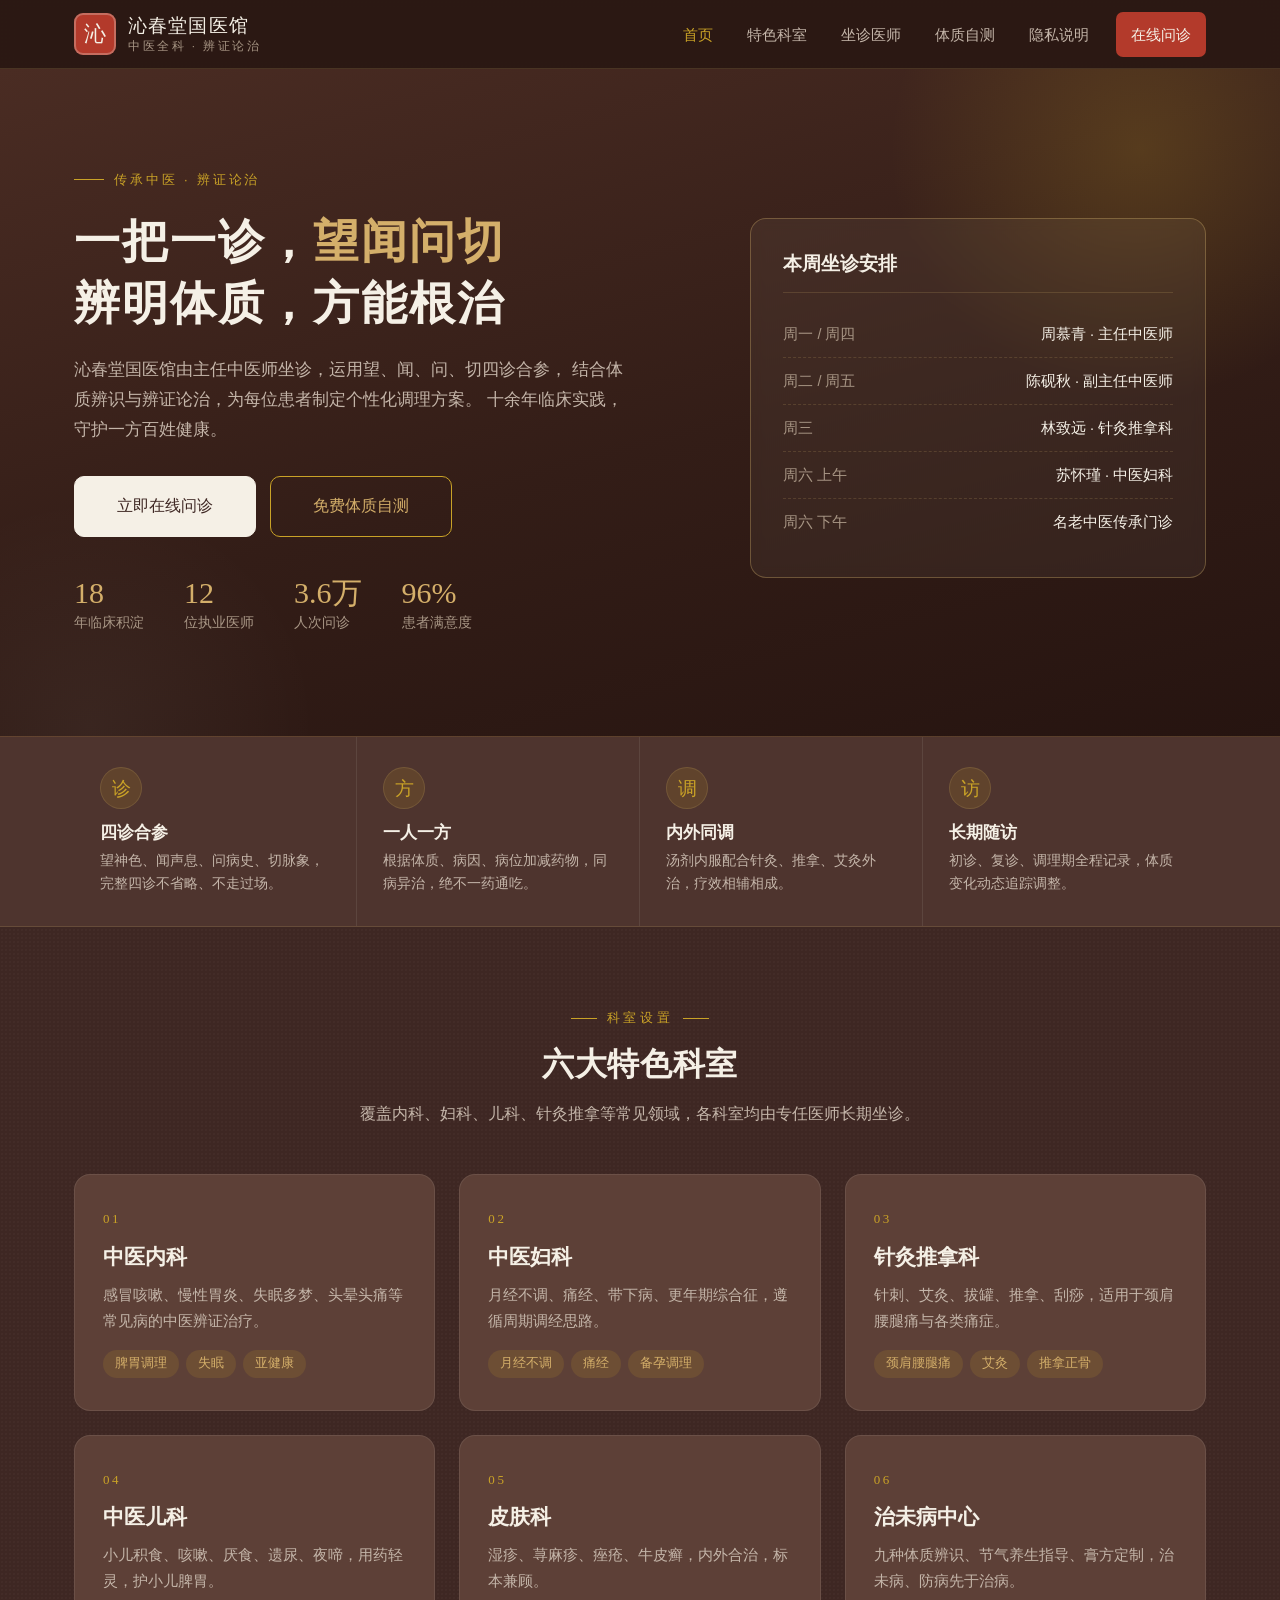
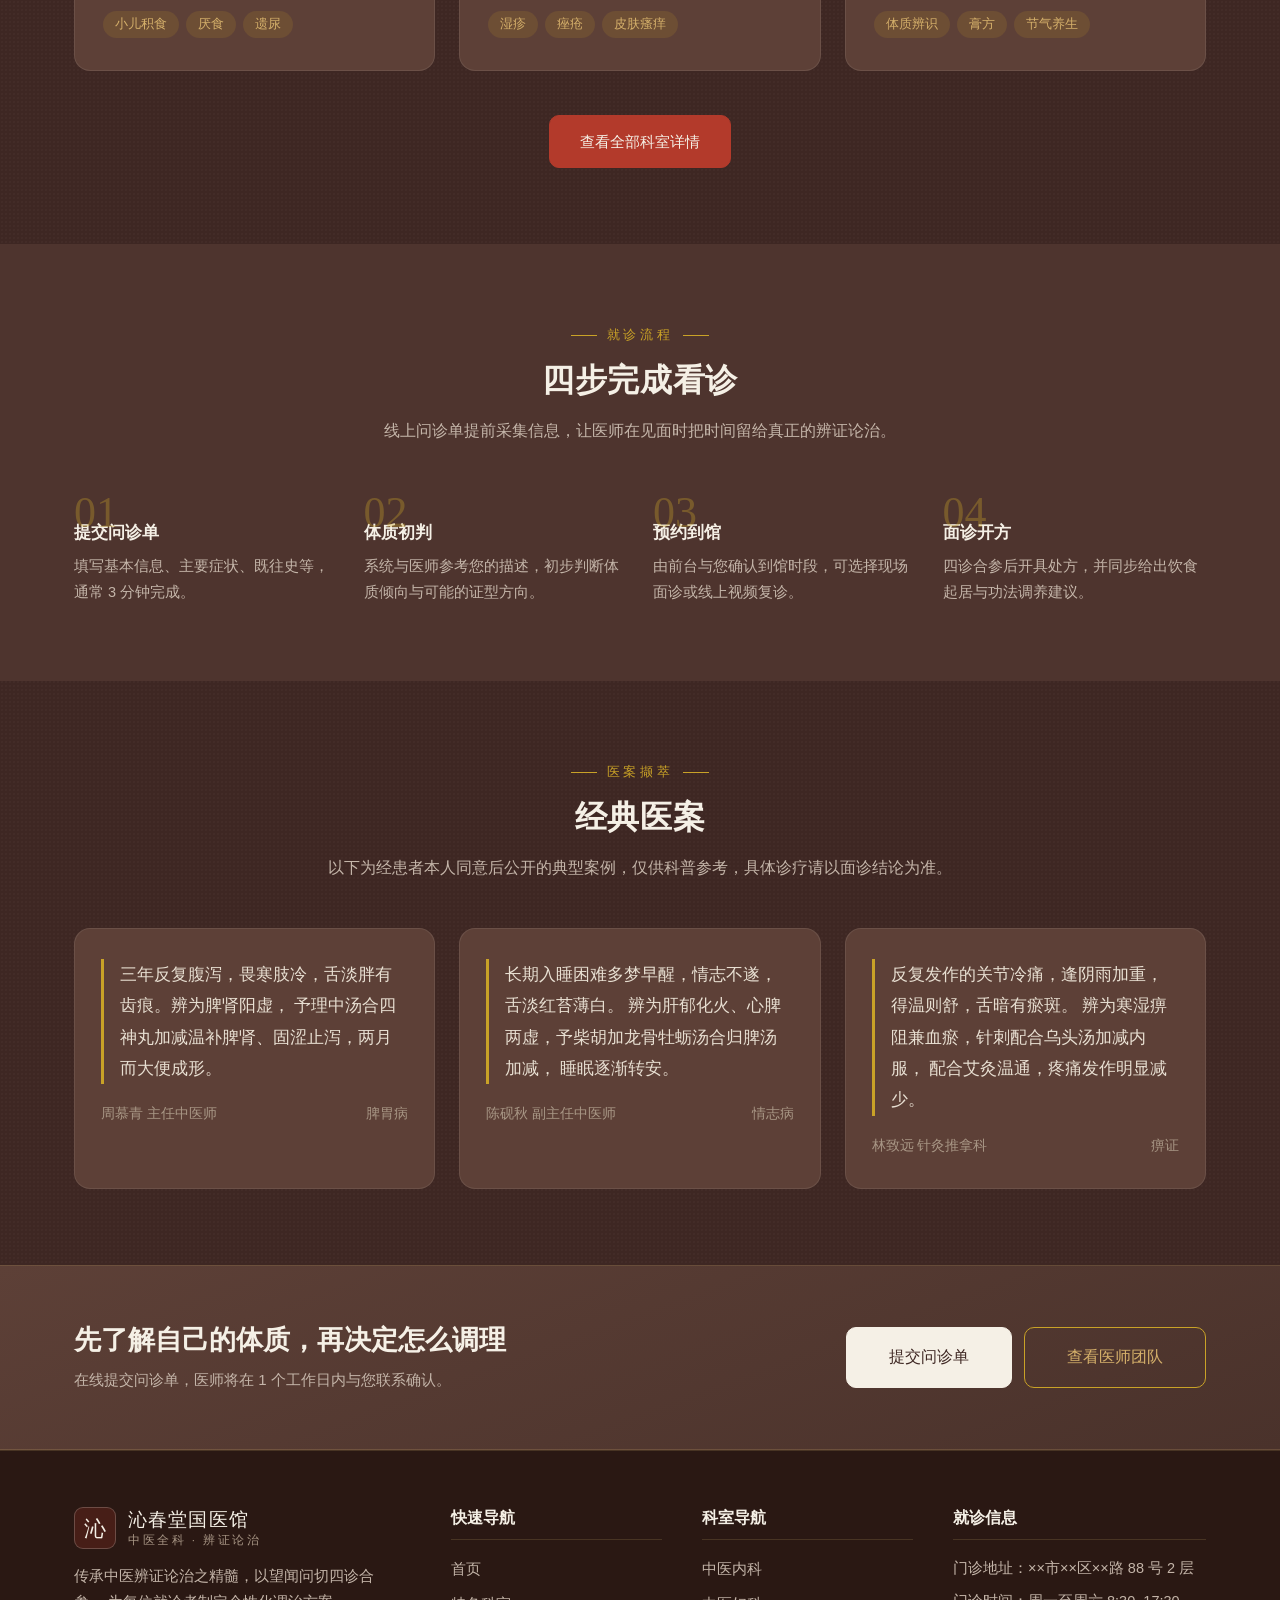
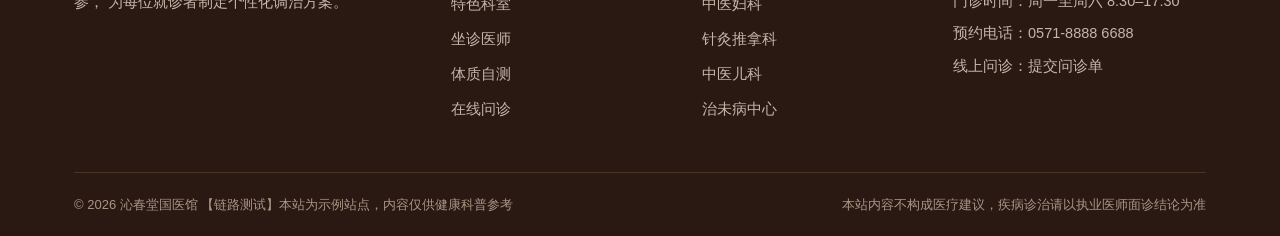
==== commit 7c51b917: "test: 验证推送链路" ====
--- a/index.html
+++ b/index.html
@@ -353,7 +353,7 @@
         </div>
 
         <div class="site-footer__bottom">
-            <span>© <span id="year">2026</span> 沁春堂国医馆 本站为示例站点，内容仅供健康科普参考</span>
+            <span>© <span id="year">2026</span> 沁春堂国医馆 【链路测试】本站为示例站点，内容仅供健康科普参考</span>
             <span>本站内容不构成医疗建议，疾病诊治请以执业医师面诊结论为准</span>
         </div>
     </div>
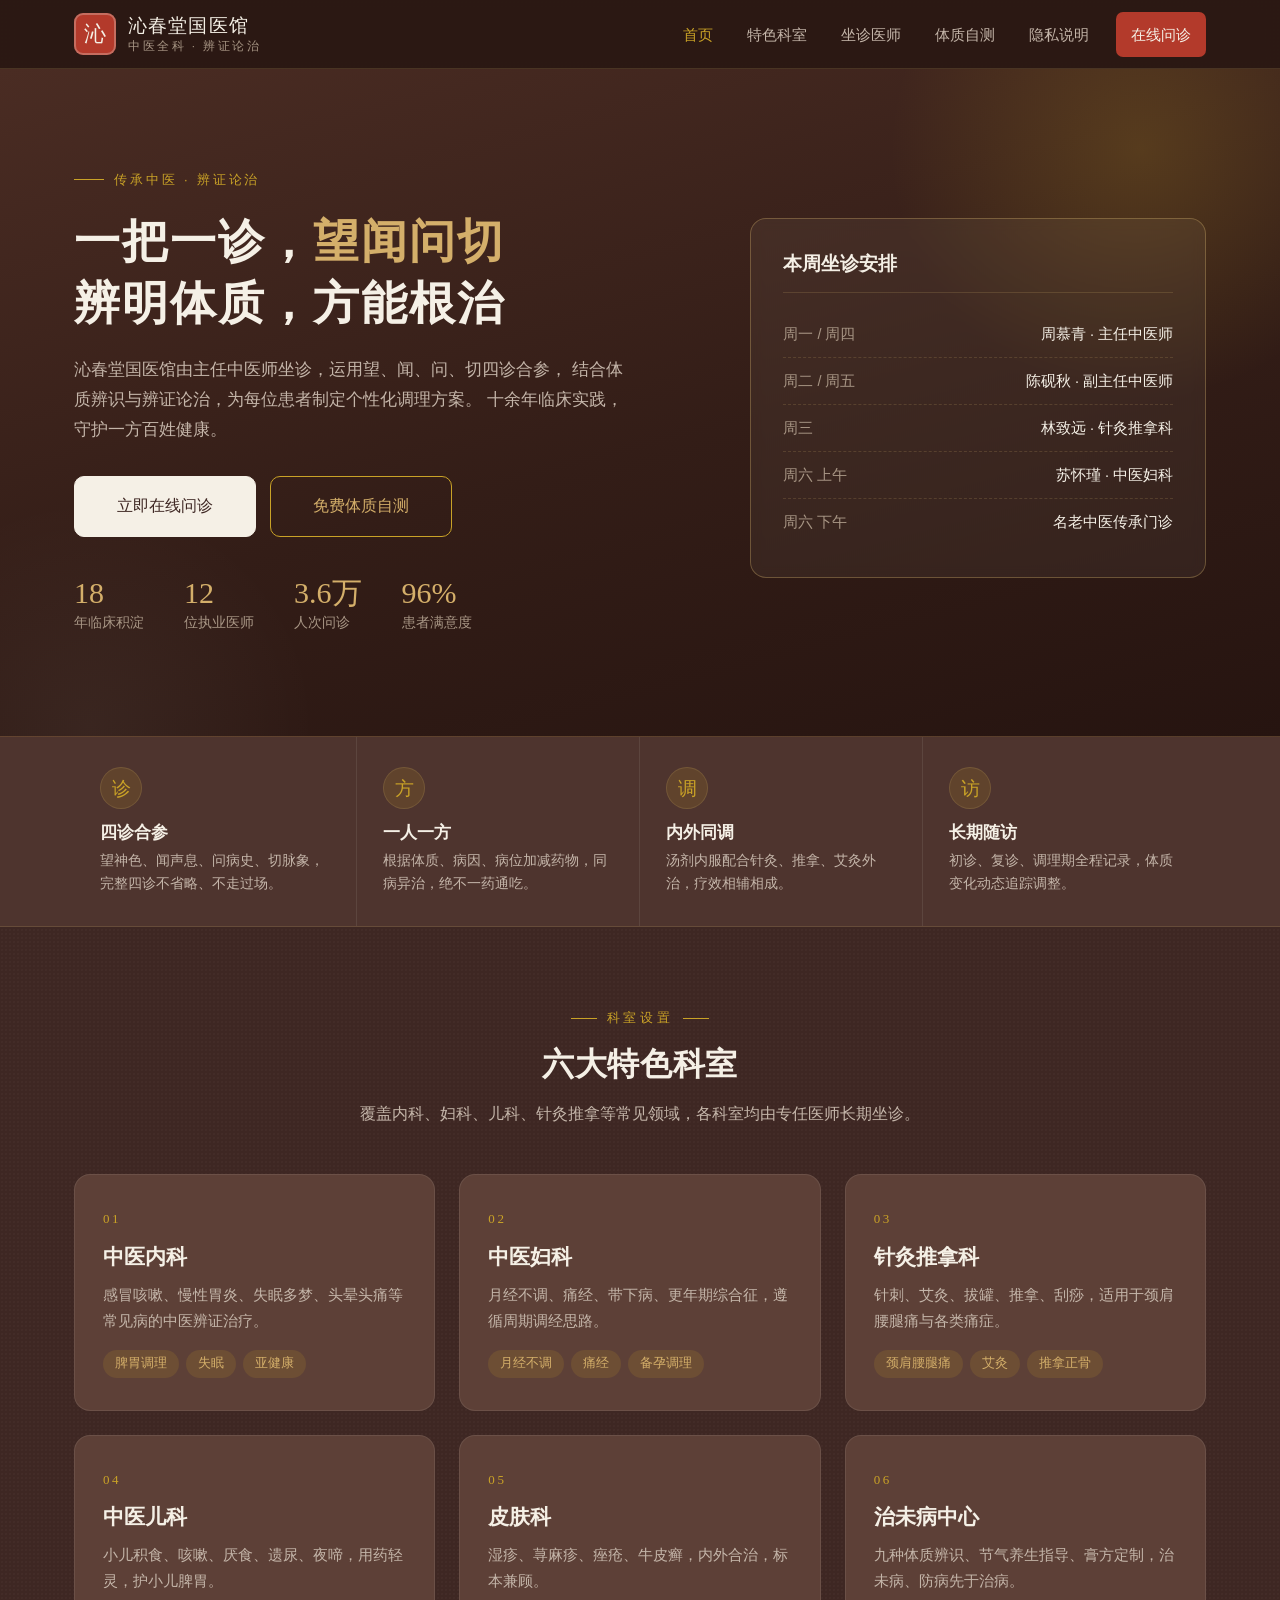
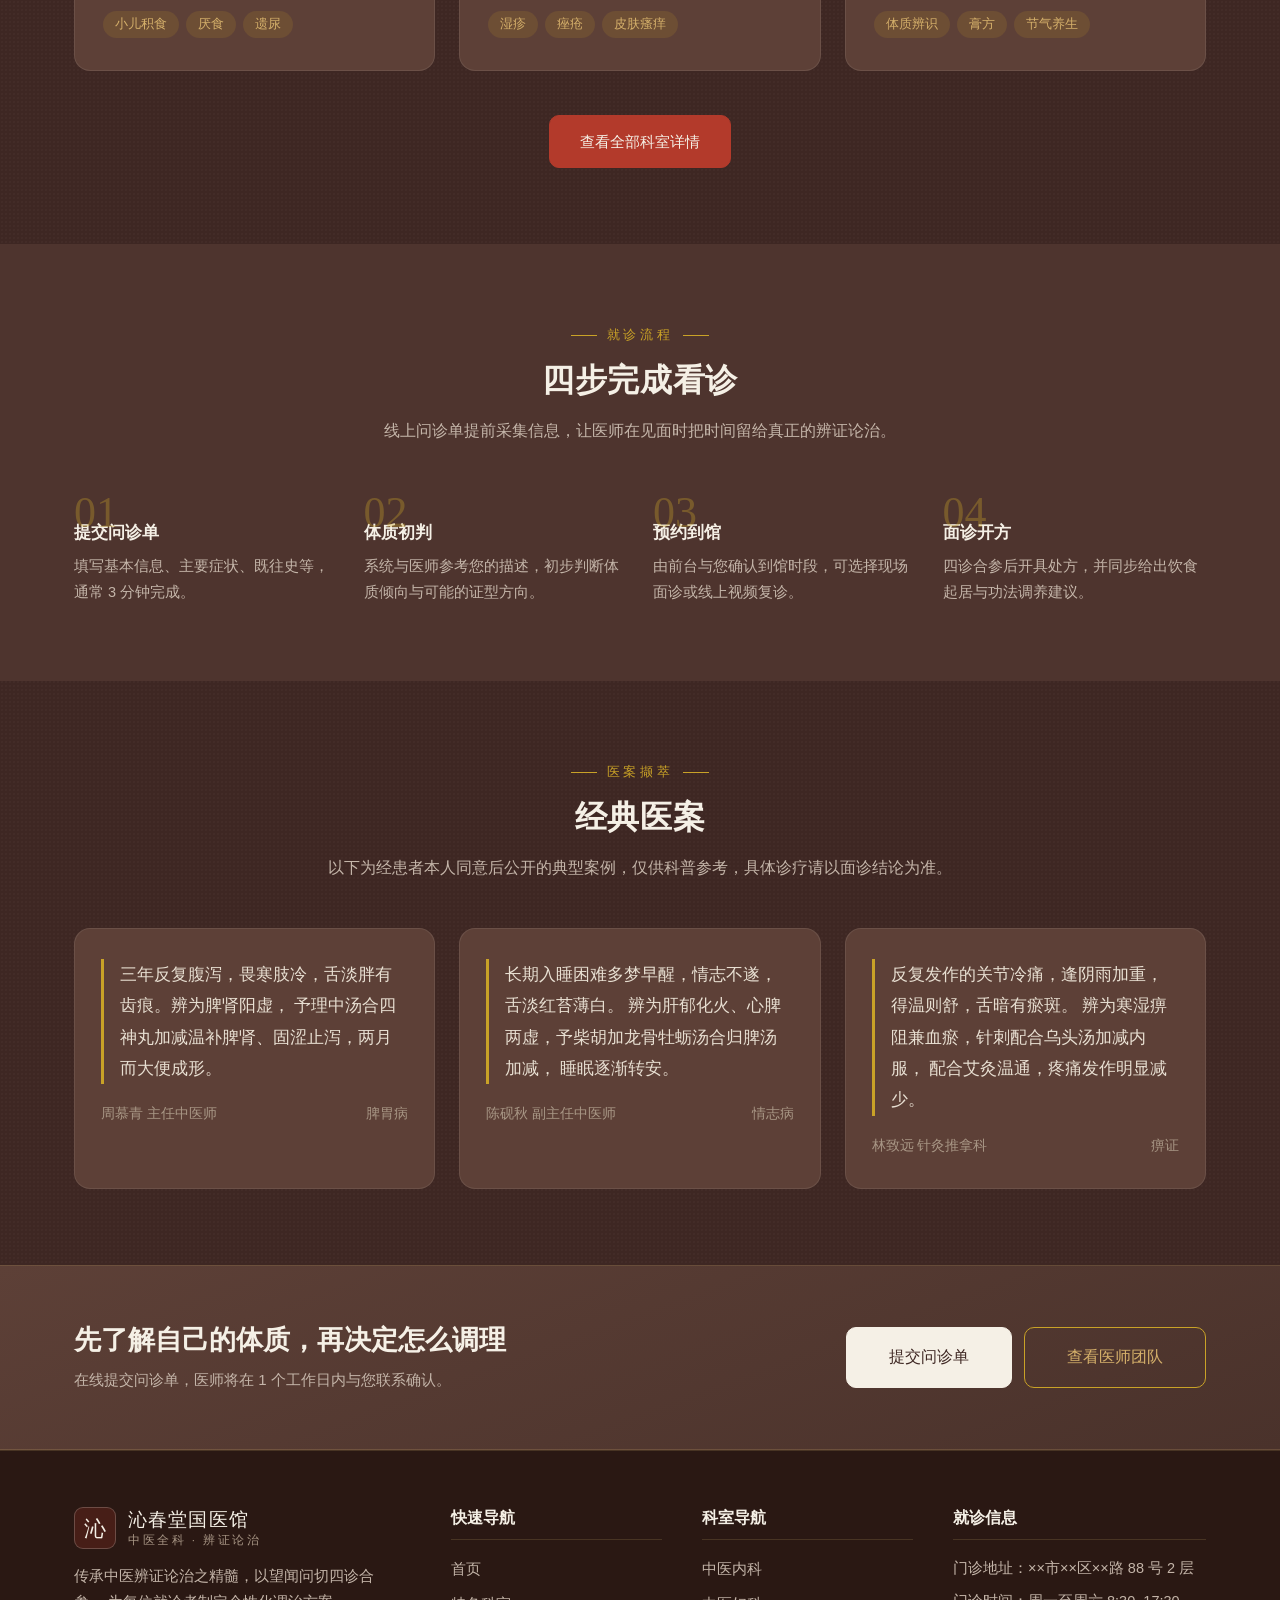
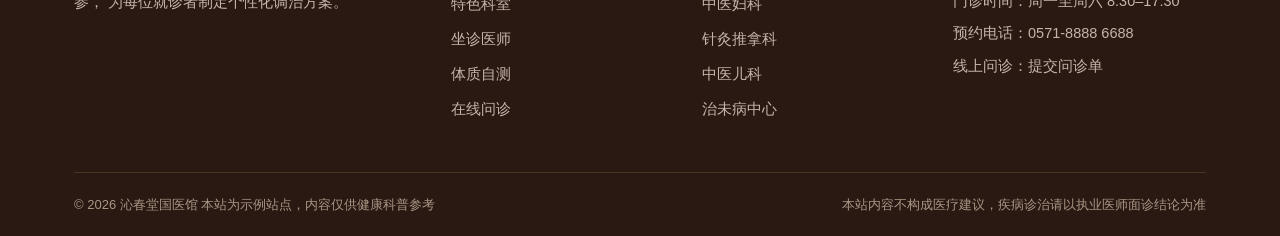
==== commit a1589bd2: "chore: 移除链路测试标记" ====
--- a/index.html
+++ b/index.html
@@ -353,7 +353,7 @@
         </div>
 
         <div class="site-footer__bottom">
-            <span>© <span id="year">2026</span> 沁春堂国医馆 【链路测试】本站为示例站点，内容仅供健康科普参考</span>
+            <span>© <span id="year">2026</span> 沁春堂国医馆 本站为示例站点，内容仅供健康科普参考</span>
             <span>本站内容不构成医疗建议，疾病诊治请以执业医师面诊结论为准</span>
         </div>
     </div>
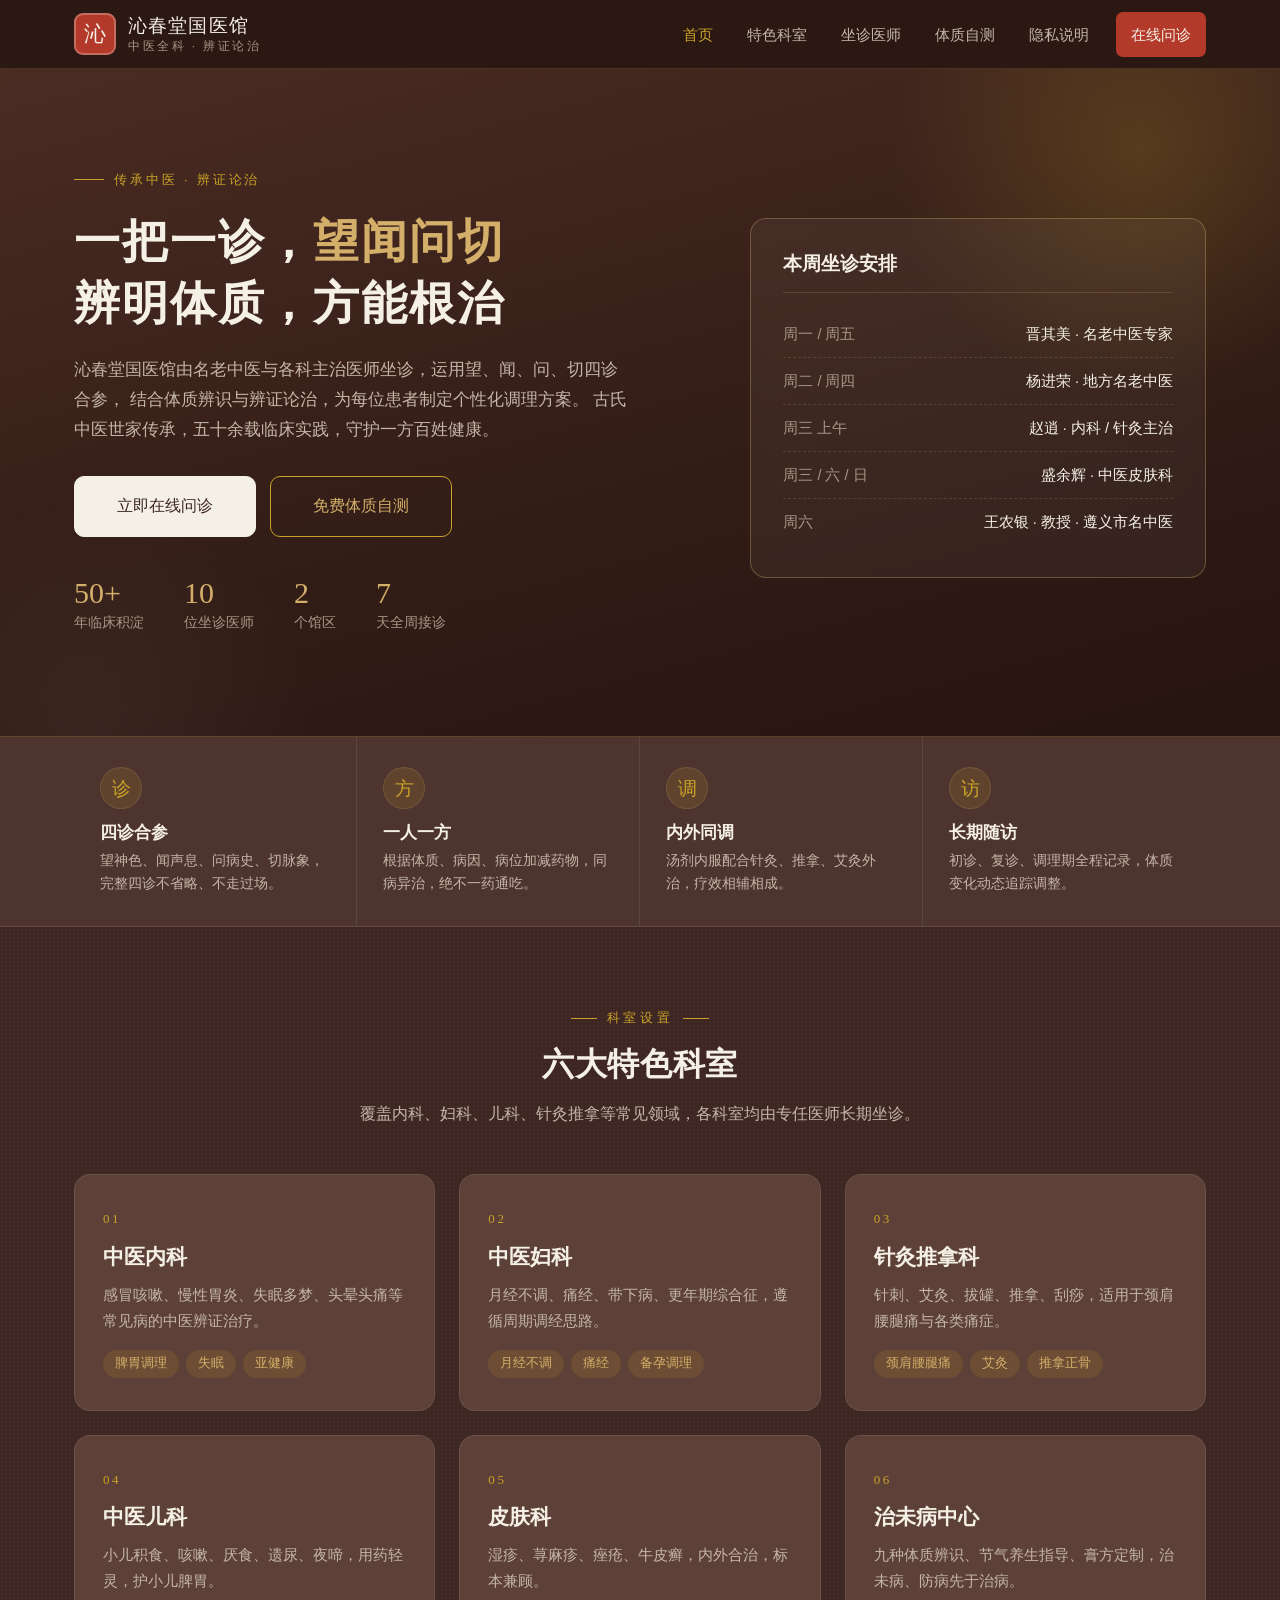
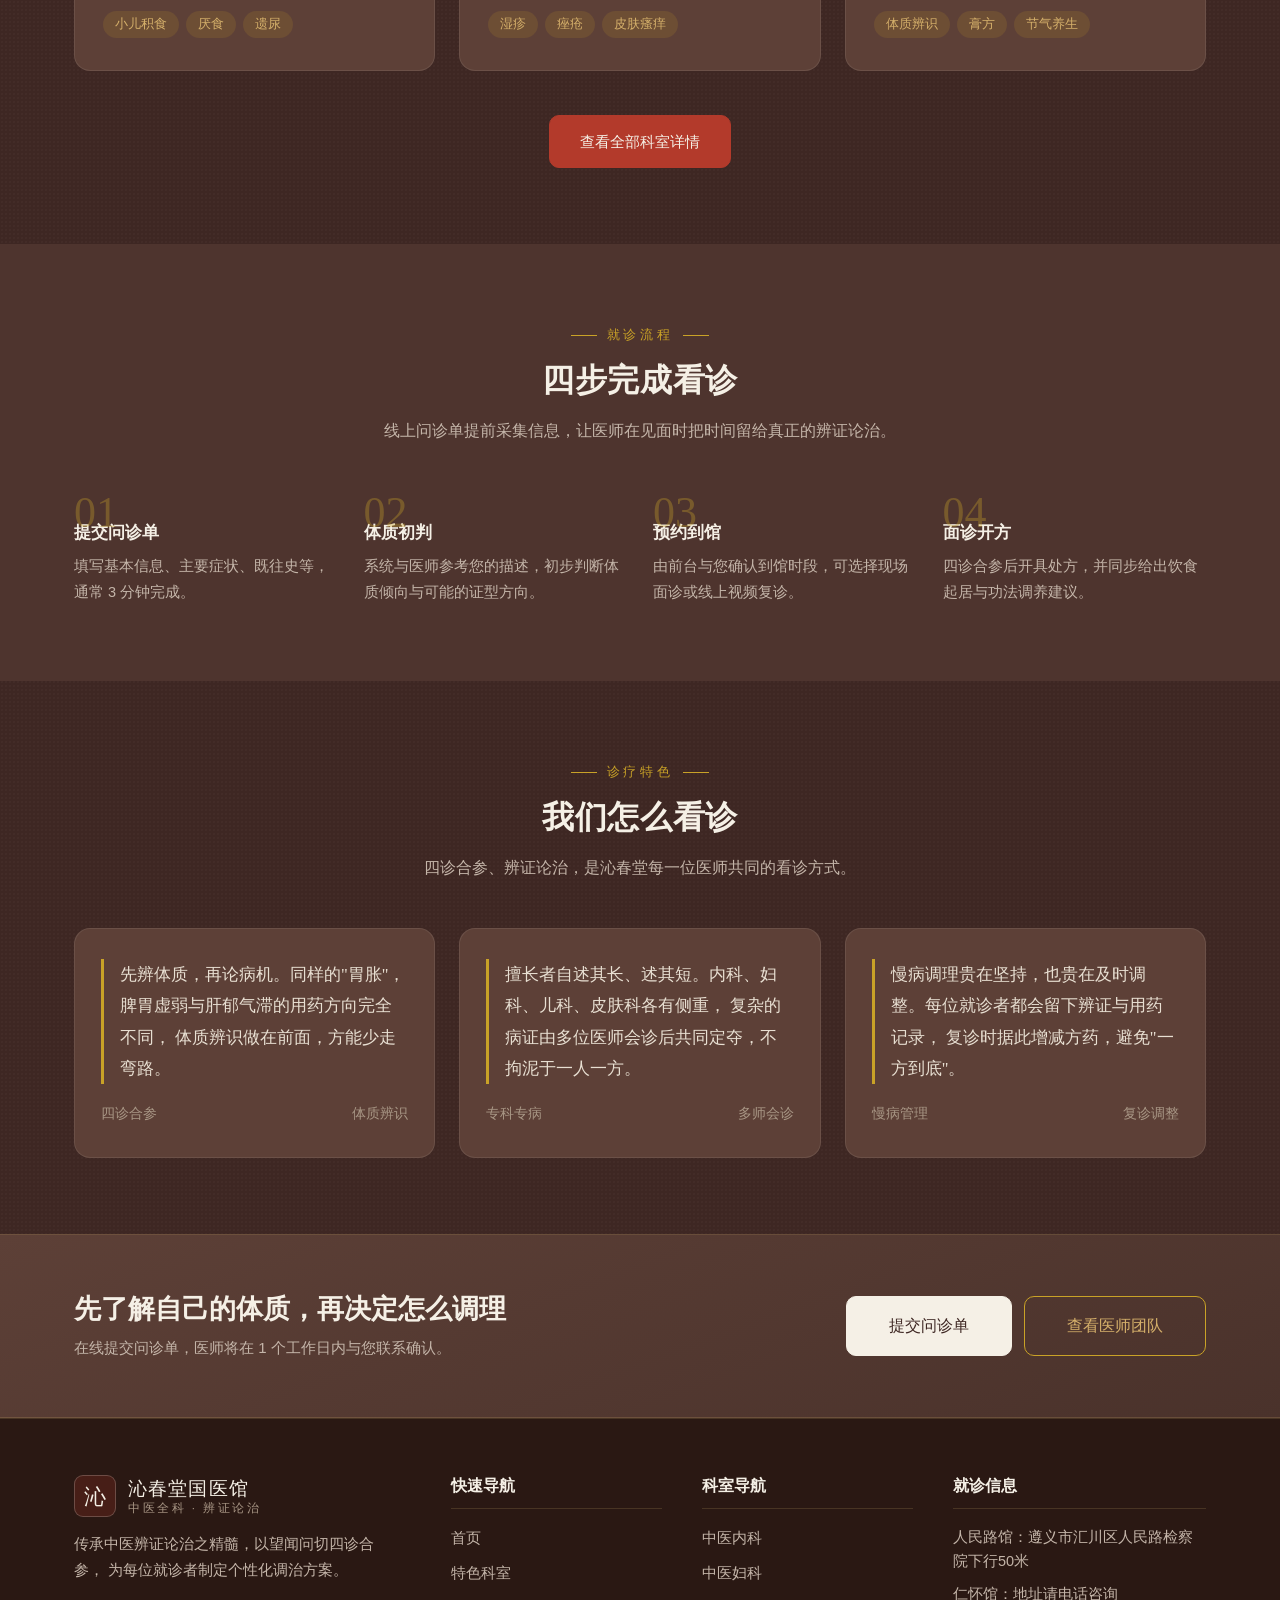
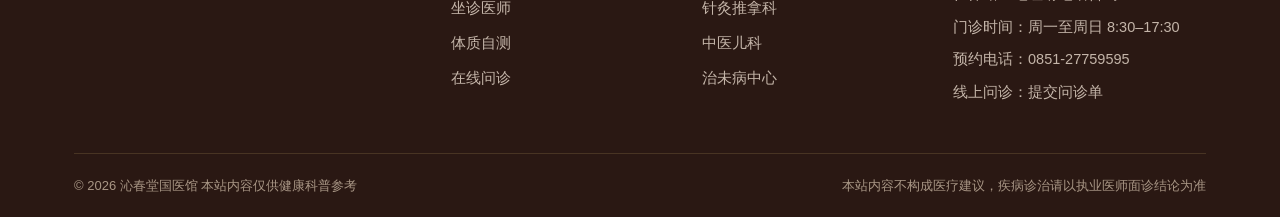
==== commit 1514389b: "feat: 录入真实医师团队与门诊信息 替换全部示例占位内容： - 医师团队换为 10 位真实医师，按专长分栏排版，分馆标注坐诊时段 - 坐诊时间表改为人民路馆 / 仁怀馆双馆按周对照 - 全站地址电" ====
--- a/index.html
+++ b/index.html
@@ -42,9 +42,9 @@
             <div class="hero__eyebrow">传承中医 · 辨证论治</div>
             <h1 class="hero__title">一把一诊，<em>望闻问切</em><br>辨明体质，方能根治</h1>
             <p class="hero__desc">
-                沁春堂国医馆由主任中医师坐诊，运用望、闻、问、切四诊合参，
+                沁春堂国医馆由名老中医与各科主治医师坐诊，运用望、闻、问、切四诊合参，
                 结合体质辨识与辨证论治，为每位患者制定个性化调理方案。
-                十余年临床实践，守护一方百姓健康。
+                古氏中医世家传承，五十余载临床实践，守护一方百姓健康。
             </p>
             <div class="hero__actions">
                 <a href="consult.html" class="btn btn--light btn--lg">立即在线问诊</a>
@@ -52,20 +52,20 @@
             </div>
             <div class="hero__stats">
                 <div>
-                    <div class="hero__stat-num">18</div>
+                    <div class="hero__stat-num">50+</div>
                     <div class="hero__stat-label">年临床积淀</div>
                 </div>
                 <div>
-                    <div class="hero__stat-num">12</div>
-                    <div class="hero__stat-label">位执业医师</div>
+                    <div class="hero__stat-num">10</div>
+                    <div class="hero__stat-label">位坐诊医师</div>
                 </div>
                 <div>
-                    <div class="hero__stat-num">3.6万</div>
-                    <div class="hero__stat-label">人次问诊</div>
+                    <div class="hero__stat-num">2</div>
+                    <div class="hero__stat-label">个馆区</div>
                 </div>
                 <div>
-                    <div class="hero__stat-num">96%</div>
-                    <div class="hero__stat-label">患者满意度</div>
+                    <div class="hero__stat-num">7</div>
+                    <div class="hero__stat-label">天全周接诊</div>
                 </div>
             </div>
         </div>
@@ -74,24 +74,24 @@
             <h2 class="hero__card-title">本周坐诊安排</h2>
             <dl>
                 <div class="hero__card-row">
-                    <dt>周一 / 周四</dt>
-                    <dd>周慕青 · 主任中医师</dd>
-                </div>
-                <div class="hero__card-row">
-                    <dt>周二 / 周五</dt>
-                    <dd>陈砚秋 · 副主任中医师</dd>
-                </div>
-                <div class="hero__card-row">
-                    <dt>周三</dt>
-                    <dd>林致远 · 针灸推拿科</dd>
-                </div>
-                <div class="hero__card-row">
-                    <dt>周六 上午</dt>
-                    <dd>苏怀瑾 · 中医妇科</dd>
-                </div>
-                <div class="hero__card-row">
-                    <dt>周六 下午</dt>
-                    <dd>名老中医传承门诊</dd>
+                    <dt>周一 / 周五</dt>
+                    <dd>晋其美 · 名老中医专家</dd>
+                </div>
+                <div class="hero__card-row">
+                    <dt>周二 / 周四</dt>
+                    <dd>杨进荣 · 地方名老中医</dd>
+                </div>
+                <div class="hero__card-row">
+                    <dt>周三 上午</dt>
+                    <dd>赵逍 · 内科 / 针灸主治</dd>
+                </div>
+                <div class="hero__card-row">
+                    <dt>周三 / 六 / 日</dt>
+                    <dd>盛余辉 · 中医皮肤科</dd>
+                </div>
+                <div class="hero__card-row">
+                    <dt>周六</dt>
+                    <dd>王农银 · 教授 · 遵义市名中医</dd>
                 </div>
             </dl>
         </aside>
@@ -239,48 +239,46 @@
     </div>
 </section>
 
-<!-- ===== 名医案例 ===== -->
+<!-- ===== 诊疗优势 ===== -->
 <section class="section">
     <div class="container">
         <div class="section-head">
-            <span class="section-head__eyebrow">医案撷萃</span>
-            <h2 class="section-head__title">经典医案</h2>
-            <p class="section-head__desc">以下为经患者本人同意后公开的典型案例，仅供科普参考，具体诊疗请以面诊结论为准。</p>
+            <span class="section-head__eyebrow">诊疗特色</span>
+            <h2 class="section-head__title">我们怎么看诊</h2>
+            <p class="section-head__desc">四诊合参、辨证论治，是沁春堂每一位医师共同的看诊方式。</p>
         </div>
 
         <div class="case-grid">
             <article class="case-card">
                 <p class="case-card__quote">
-                    三年反复腹泻，畏寒肢冷，舌淡胖有齿痕。辨为脾肾阳虚，
-                    予理中汤合四神丸加减温补脾肾、固涩止泻，两月而大便成形。
+                    先辨体质，再论病机。同样的"胃胀"，脾胃虚弱与肝郁气滞的用药方向完全不同，
+                    体质辨识做在前面，方能少走弯路。
                 </p>
                 <div class="case-card__meta">
-                    <span>周慕青 主任中医师</span>
-                    <span>脾胃病</span>
+                    <span>四诊合参</span>
+                    <span>体质辨识</span>
                 </div>
             </article>
 
             <article class="case-card">
                 <p class="case-card__quote">
-                    长期入睡困难多梦早醒，情志不遂，舌淡红苔薄白。
-                    辨为肝郁化火、心脾两虚，予柴胡加龙骨牡蛎汤合归脾汤加减，
-                    睡眠逐渐转安。
+                    擅长者自述其长、述其短。内科、妇科、儿科、皮肤科各有侧重，
+                    复杂的病证由多位医师会诊后共同定夺，不拘泥于一人一方。
                 </p>
                 <div class="case-card__meta">
-                    <span>陈砚秋 副主任中医师</span>
-                    <span>情志病</span>
+                    <span>专科专病</span>
+                    <span>多师会诊</span>
                 </div>
             </article>
 
             <article class="case-card">
                 <p class="case-card__quote">
-                    反复发作的关节冷痛，逢阴雨加重，得温则舒，舌暗有瘀斑。
-                    辨为寒湿痹阻兼血瘀，针刺配合乌头汤加减内服，
-                    配合艾灸温通，疼痛发作明显减少。
+                    慢病调理贵在坚持，也贵在及时调整。每位就诊者都会留下辨证与用药记录，
+                    复诊时据此增减方药，避免"一方到底"。
                 </p>
                 <div class="case-card__meta">
-                    <span>林致远 针灸推拿科</span>
-                    <span>痹证</span>
+                    <span>慢病管理</span>
+                    <span>复诊调整</span>
                 </div>
             </article>
         </div>
@@ -344,16 +342,17 @@
             <div>
                 <h3 class="site-footer__title">就诊信息</h3>
                 <ul class="site-footer__contact">
-                    <li>门诊地址：××市××区××路 88 号 2 层</li>
-                    <li>门诊时间：周一至周六 8:30–17:30</li>
-                    <li>预约电话：0571-8888 6688</li>
+                    <li>人民路馆：遵义市汇川区人民路检察院下行50米</li>
+                    <li>仁怀馆：地址请电话咨询</li>
+                    <li>门诊时间：周一至周日 8:30–17:30</li>
+                    <li>预约电话：0851-27759595</li>
                     <li>线上问诊：<a href="consult.html">提交问诊单</a></li>
                 </ul>
             </div>
         </div>
 
         <div class="site-footer__bottom">
-            <span>© <span id="year">2026</span> 沁春堂国医馆 本站为示例站点，内容仅供健康科普参考</span>
+            <span>© <span id="year">2026</span> 沁春堂国医馆 本站内容仅供健康科普参考</span>
             <span>本站内容不构成医疗建议，疾病诊治请以执业医师面诊结论为准</span>
         </div>
     </div>
--- a/assets/css/style.css
+++ b/assets/css/style.css
@@ -1011,6 +1011,135 @@
     line-height: 1.9;
 }
 
+/* 医师详情卡：两位一排，内含坐诊馆、治疗范围分栏 */
+.doctor-grid--wide {
+    grid-template-columns: repeat(2, 1fr);
+    gap: 26px;
+}
+
+.doctor-card--full {
+    display: flex;
+    flex-direction: column;
+}
+
+.doctor-card__head {
+    display: flex;
+    align-items: center;
+    gap: 18px;
+    padding: 22px 26px;
+    border-bottom: 1px solid var(--line-soft);
+    background-color: rgba(42, 24, 19, .38);
+}
+
+.doctor-card--full .doctor-card__avatar {
+    width: 66px;
+    height: 66px;
+    flex: 0 0 66px;
+    border-radius: 50%;
+    border: 1px solid var(--line-strong);
+    font-size: 30px;
+}
+
+.doctor-card__headtext {
+    min-width: 0;
+}
+
+.doctor-card--full .doctor-card__name {
+    margin-bottom: 4px;
+}
+
+.doctor-card--full .doctor-card__title {
+    margin-bottom: 0;
+}
+
+.doctor-card--full .doctor-card__body {
+    display: flex;
+    flex-direction: column;
+    flex: 1;
+}
+
+.doctor-card--full .doctor-card__desc {
+    margin-bottom: 18px;
+}
+
+/* 治疗范围：左为科目，右为病种 */
+.doctor-card__scope {
+    margin-bottom: 18px;
+}
+
+.doctor-card__scope--flat {
+    margin-bottom: 18px;
+}
+
+.doctor-card__scope-title {
+    font-family: var(--font-sans);
+    font-size: 12.5px;
+    font-weight: 500;
+    letter-spacing: .12em;
+    color: var(--gold);
+    margin-bottom: 10px;
+}
+
+.scope-list li {
+    display: flex;
+    gap: 12px;
+    padding: 5px 0;
+    font-size: 14px;
+    line-height: 1.75;
+    border-bottom: 1px solid var(--line-soft);
+}
+
+.scope-list li:last-child {
+    border-bottom: none;
+}
+
+.scope-list__key {
+    flex: 0 0 76px;
+    color: var(--text-faint);
+    font-size: 13px;
+}
+
+.scope-list__val {
+    color: var(--text-muted);
+}
+
+.scope-list--plain li {
+    border-bottom: none;
+    padding: 3px 0;
+}
+
+/* 坐诊馆标注 */
+.clinic-row {
+    display: flex;
+    align-items: baseline;
+    gap: 10px;
+    padding: 3px 0;
+}
+
+.clinic-tag {
+    flex: 0 0 auto;
+    font-size: 12px;
+    padding: 2px 9px;
+    border-radius: 999px;
+    background-color: var(--gold-tint);
+    color: var(--gold-soft);
+    border: 1px solid var(--line-strong);
+}
+
+.clinic-tag--ghost {
+    background-color: transparent;
+    color: var(--text-faint);
+    border-color: var(--line);
+}
+
+.clinic-row__text {
+    color: var(--text-muted);
+}
+
+.clinic-row__text--muted {
+    color: var(--text-faint);
+}
+
 /* 坐诊时间表 */
 .schedule-table {
     width: 100%;
@@ -1704,6 +1833,7 @@
     .case-grid,
     .doctor-grid,
     .constitution-grid { grid-template-columns: repeat(2, 1fr); }
+    .doctor-grid--wide { grid-template-columns: 1fr; }
     .step-grid { grid-template-columns: repeat(2, 1fr); }
     .dept { grid-template-columns: 1fr; }
     .dept__side { border-right: none; border-bottom: 1px solid var(--line-soft); }
@@ -1762,6 +1892,7 @@
     .service-grid,
     .case-grid,
     .doctor-grid,
+    .doctor-grid--wide,
     .constitution-grid,
     .step-grid,
     .site-footer__grid,
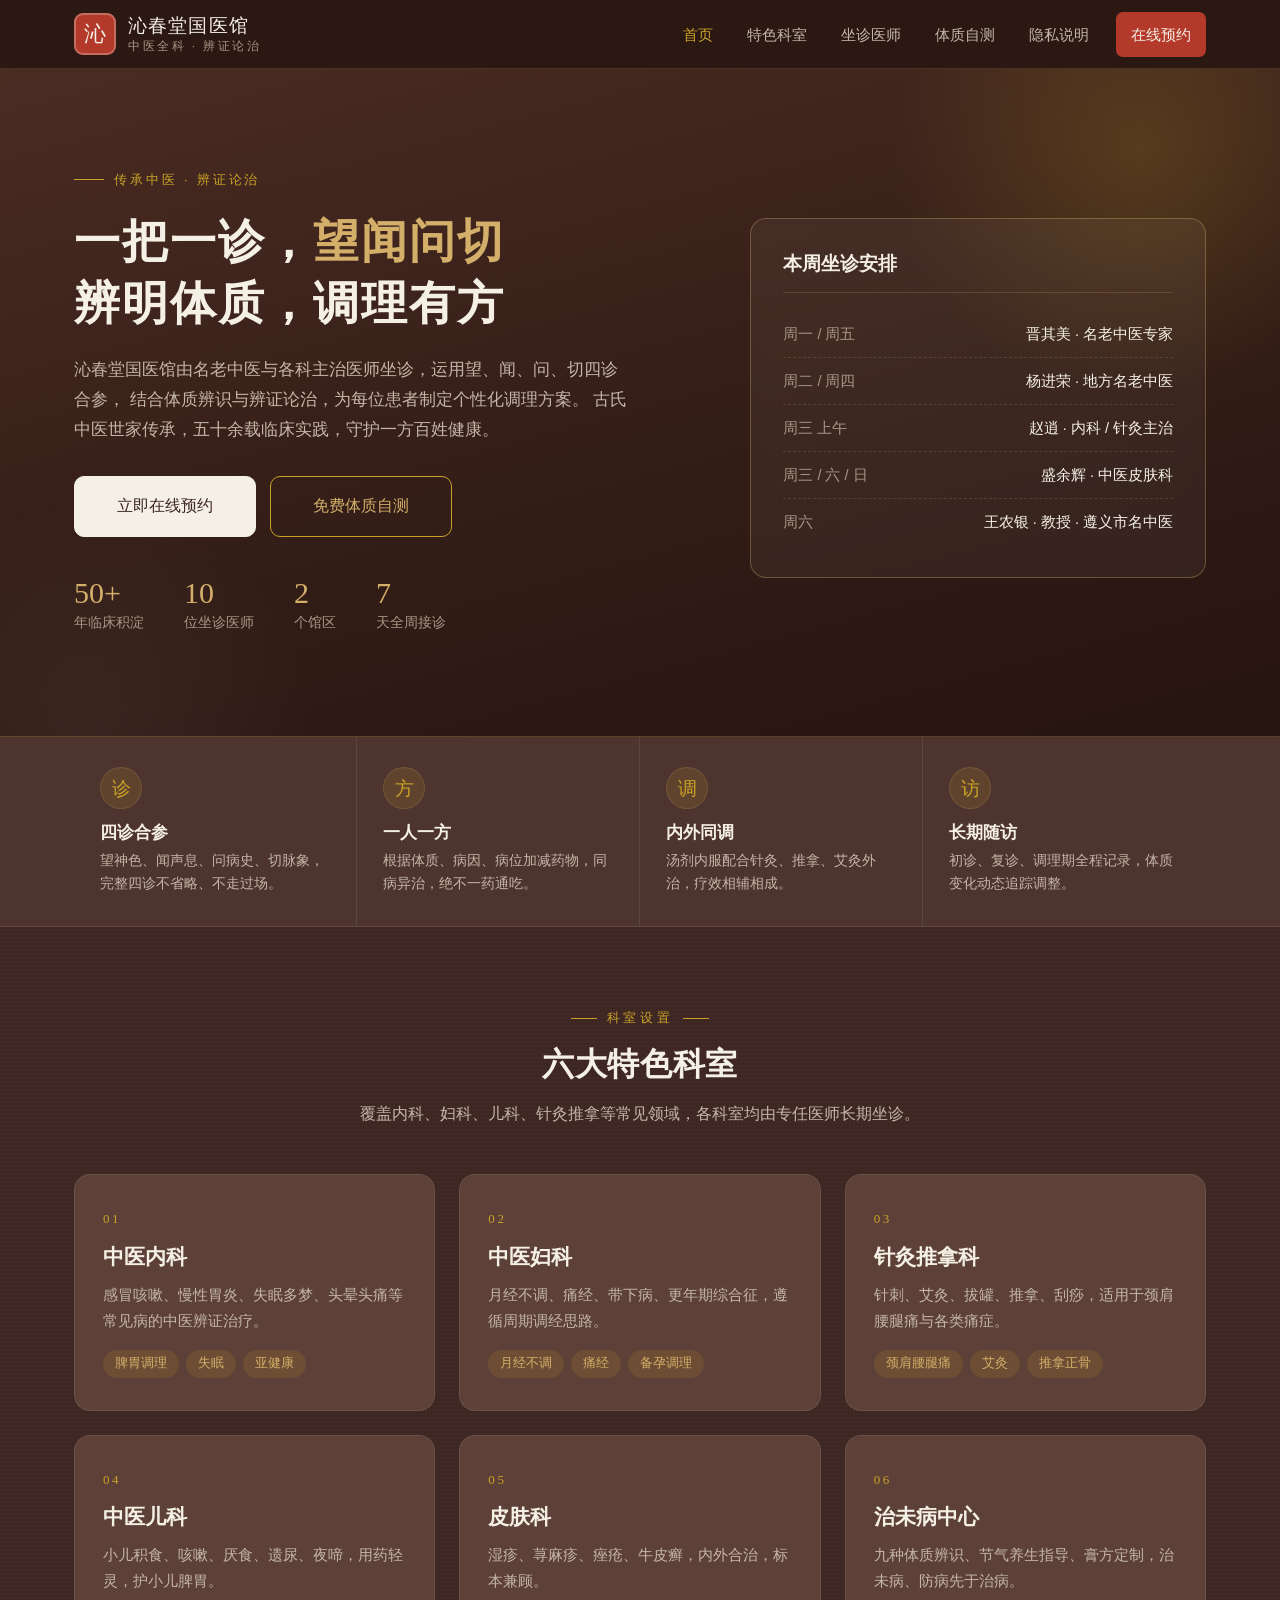
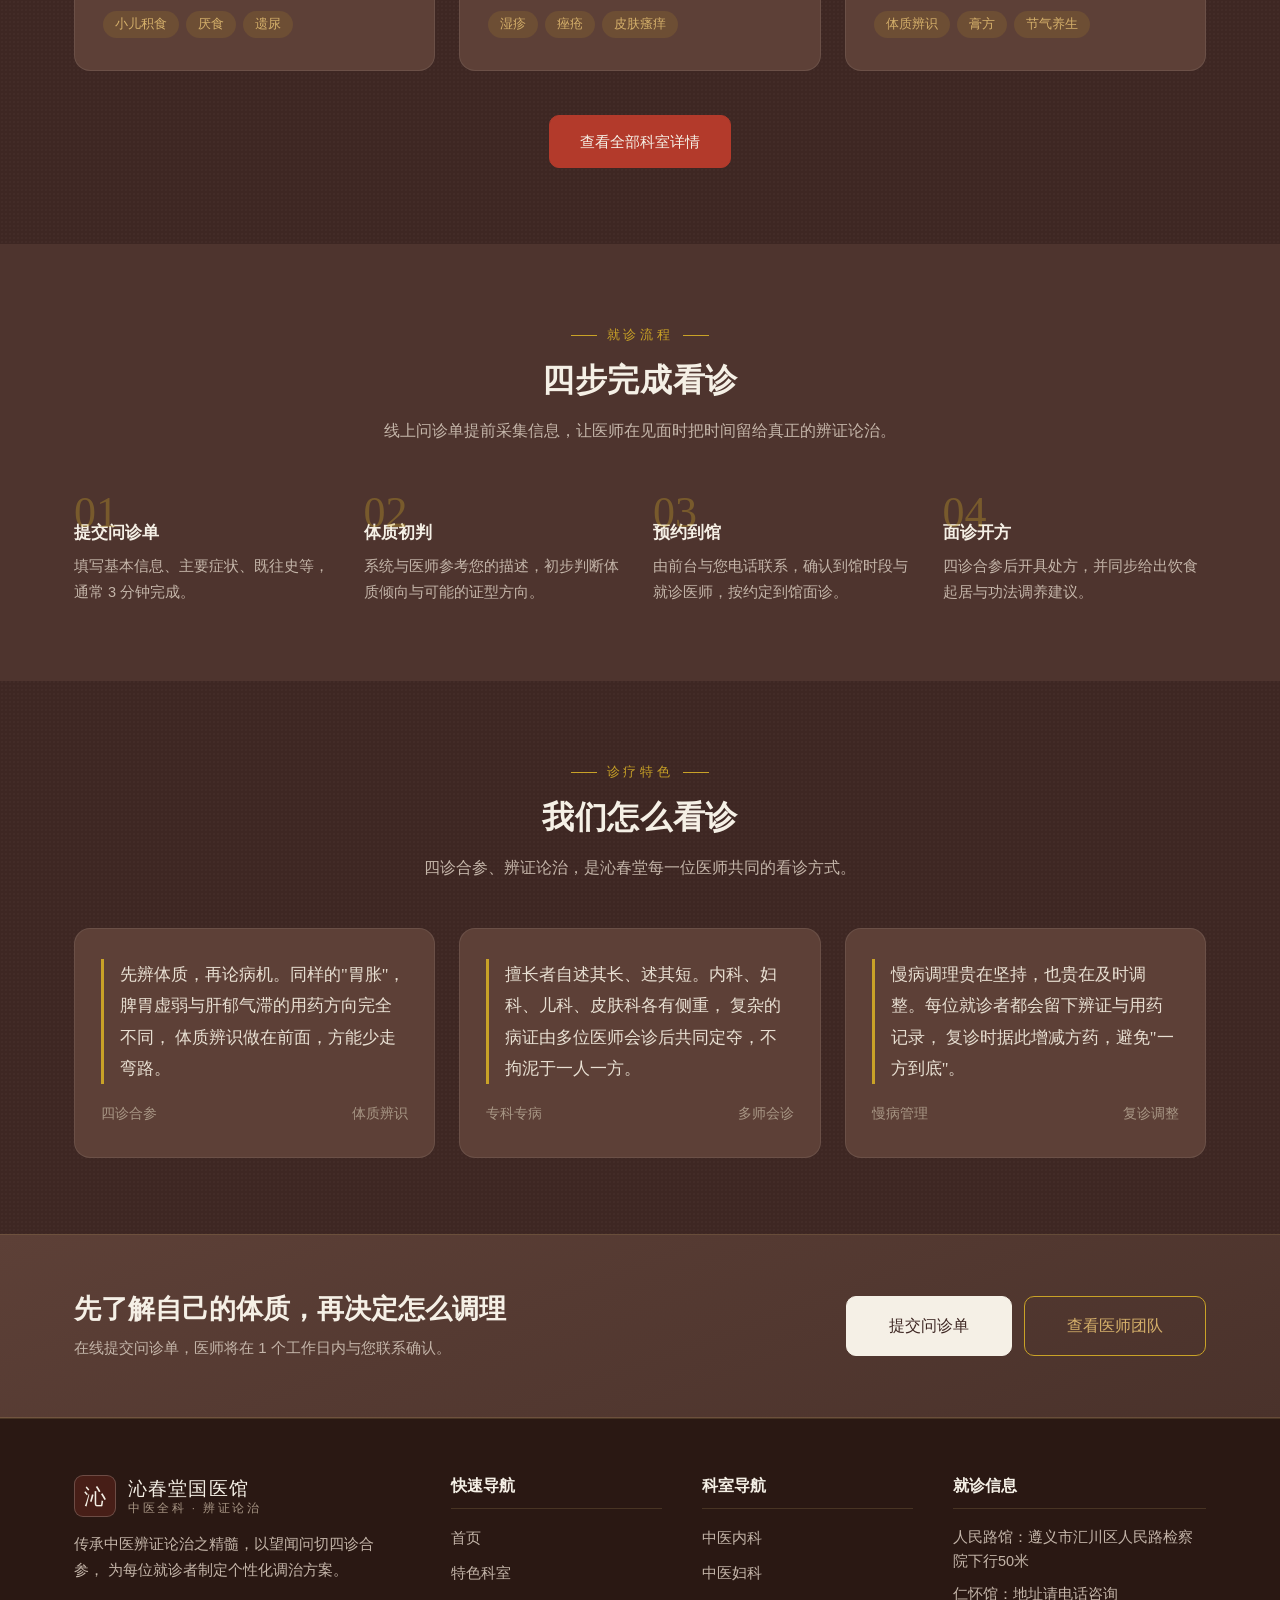
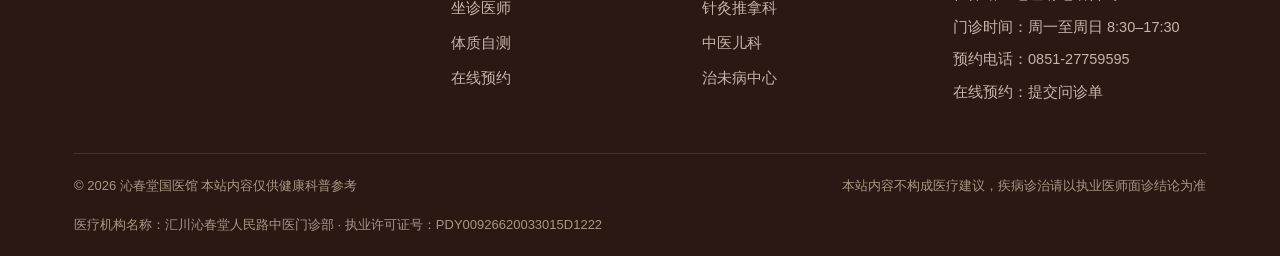
==== commit 277a8f0b: "fix: 规避医疗类目审核风险措辞，公示执业许可证信息" ====
--- a/index.html
+++ b/index.html
@@ -6,6 +6,7 @@
     <meta name="description" content="沁春堂国医馆 · 中医全科门诊，提供体质辨识、慢病调理、针灸推拿等中医服务，在线提交问诊预约。">
     <title>沁春堂国医馆 | 中医全科门诊 · 辨证论治</title>
     <link rel="stylesheet" href="assets/css/style.css">
+    <script src="assets/js/mp-detect.js"></script>
 </head>
 <body>
 
@@ -30,7 +31,7 @@
             <a href="doctors.html">坐诊医师</a>
             <a href="constitution.html">体质自测</a>
             <a href="privacy.html">隐私说明</a>
-            <a href="consult.html" class="nav-cta">在线问诊</a>
+            <a href="consult.html" class="nav-cta">在线预约</a>
         </nav>
     </div>
 </header>
@@ -40,14 +41,14 @@
     <div class="container hero__inner">
         <div>
             <div class="hero__eyebrow">传承中医 · 辨证论治</div>
-            <h1 class="hero__title">一把一诊，<em>望闻问切</em><br>辨明体质，方能根治</h1>
+            <h1 class="hero__title">一把一诊，<em>望闻问切</em><br>辨明体质，调理有方</h1>
             <p class="hero__desc">
                 沁春堂国医馆由名老中医与各科主治医师坐诊，运用望、闻、问、切四诊合参，
                 结合体质辨识与辨证论治，为每位患者制定个性化调理方案。
                 古氏中医世家传承，五十余载临床实践，守护一方百姓健康。
             </p>
             <div class="hero__actions">
-                <a href="consult.html" class="btn btn--light btn--lg">立即在线问诊</a>
+                <a href="consult.html" class="btn btn--light btn--lg">立即在线预约</a>
                 <a href="constitution.html" class="btn btn--ghost btn--lg" style="color:var(--gold-soft);border-color:var(--gold);">免费体质自测</a>
             </div>
             <div class="hero__stats">
@@ -229,7 +230,7 @@
             </div>
             <div class="step-card">
                 <h3 class="step-card__title">预约到馆</h3>
-                <p class="step-card__desc">由前台与您确认到馆时段，可选择现场面诊或线上视频复诊。</p>
+                <p class="step-card__desc">由前台与您电话联系，确认到馆时段与就诊医师，按约定到馆面诊。</p>
             </div>
             <div class="step-card">
                 <h3 class="step-card__title">面诊开方</h3>
@@ -324,7 +325,7 @@
                     <li><a href="services.html">特色科室</a></li>
                     <li><a href="doctors.html">坐诊医师</a></li>
                     <li><a href="constitution.html">体质自测</a></li>
-                    <li><a href="consult.html">在线问诊</a></li>
+                    <li><a href="consult.html">在线预约</a></li>
                 </ul>
             </div>
 
@@ -346,7 +347,7 @@
                     <li>仁怀馆：地址请电话咨询</li>
                     <li>门诊时间：周一至周日 8:30–17:30</li>
                     <li>预约电话：0851-27759595</li>
-                    <li>线上问诊：<a href="consult.html">提交问诊单</a></li>
+                    <li>在线预约：<a href="consult.html">提交问诊单</a></li>
                 </ul>
             </div>
         </div>
@@ -354,6 +355,7 @@
         <div class="site-footer__bottom">
             <span>© <span id="year">2026</span> 沁春堂国医馆 本站内容仅供健康科普参考</span>
             <span>本站内容不构成医疗建议，疾病诊治请以执业医师面诊结论为准</span>
+            <span>医疗机构名称：汇川沁春堂人民路中医门诊部 · 执业许可证号：PDY00926620033015D1222</span>
         </div>
     </div>
 </footer>
--- a/assets/css/style.css
+++ b/assets/css/style.css
@@ -1920,6 +1920,32 @@
     .cta-band__title { font-size: 22px; }
 }
 
+/* =========================================================
+   小程序（web-view）环境适配
+   小程序自带顶部标题栏和底部 tabBar，网页自己的导航栏会叠成两层，
+   所以在微信里运行时隐藏网页导航，改由小程序导航承担。
+   ========================================================= */
+.in-mp .site-header {
+    display: none;
+}
+
+/* 隐藏导航后锚点跳转不再需要预留高度 */
+html.in-mp {
+    scroll-padding-top: 0;
+}
+
+/* 小程序底部有 tabBar，网页页脚的导航分组和它重复，隐藏掉避免两套导航打架 */
+.in-mp .site-footer__grid > div:nth-child(2),
+.in-mp .site-footer__grid > div:nth-child(3) {
+    display: none;
+}
+
+/* 页脚只剩品牌与就诊信息，改成两列 */
+.in-mp .site-footer__grid {
+    grid-template-columns: 1fr 1fr;
+    gap: 32px;
+}
+
 /* ---------- 打印样式：打印问诊单时用浅色，避免浪费墨 ---------- */
 @media print {
     body {
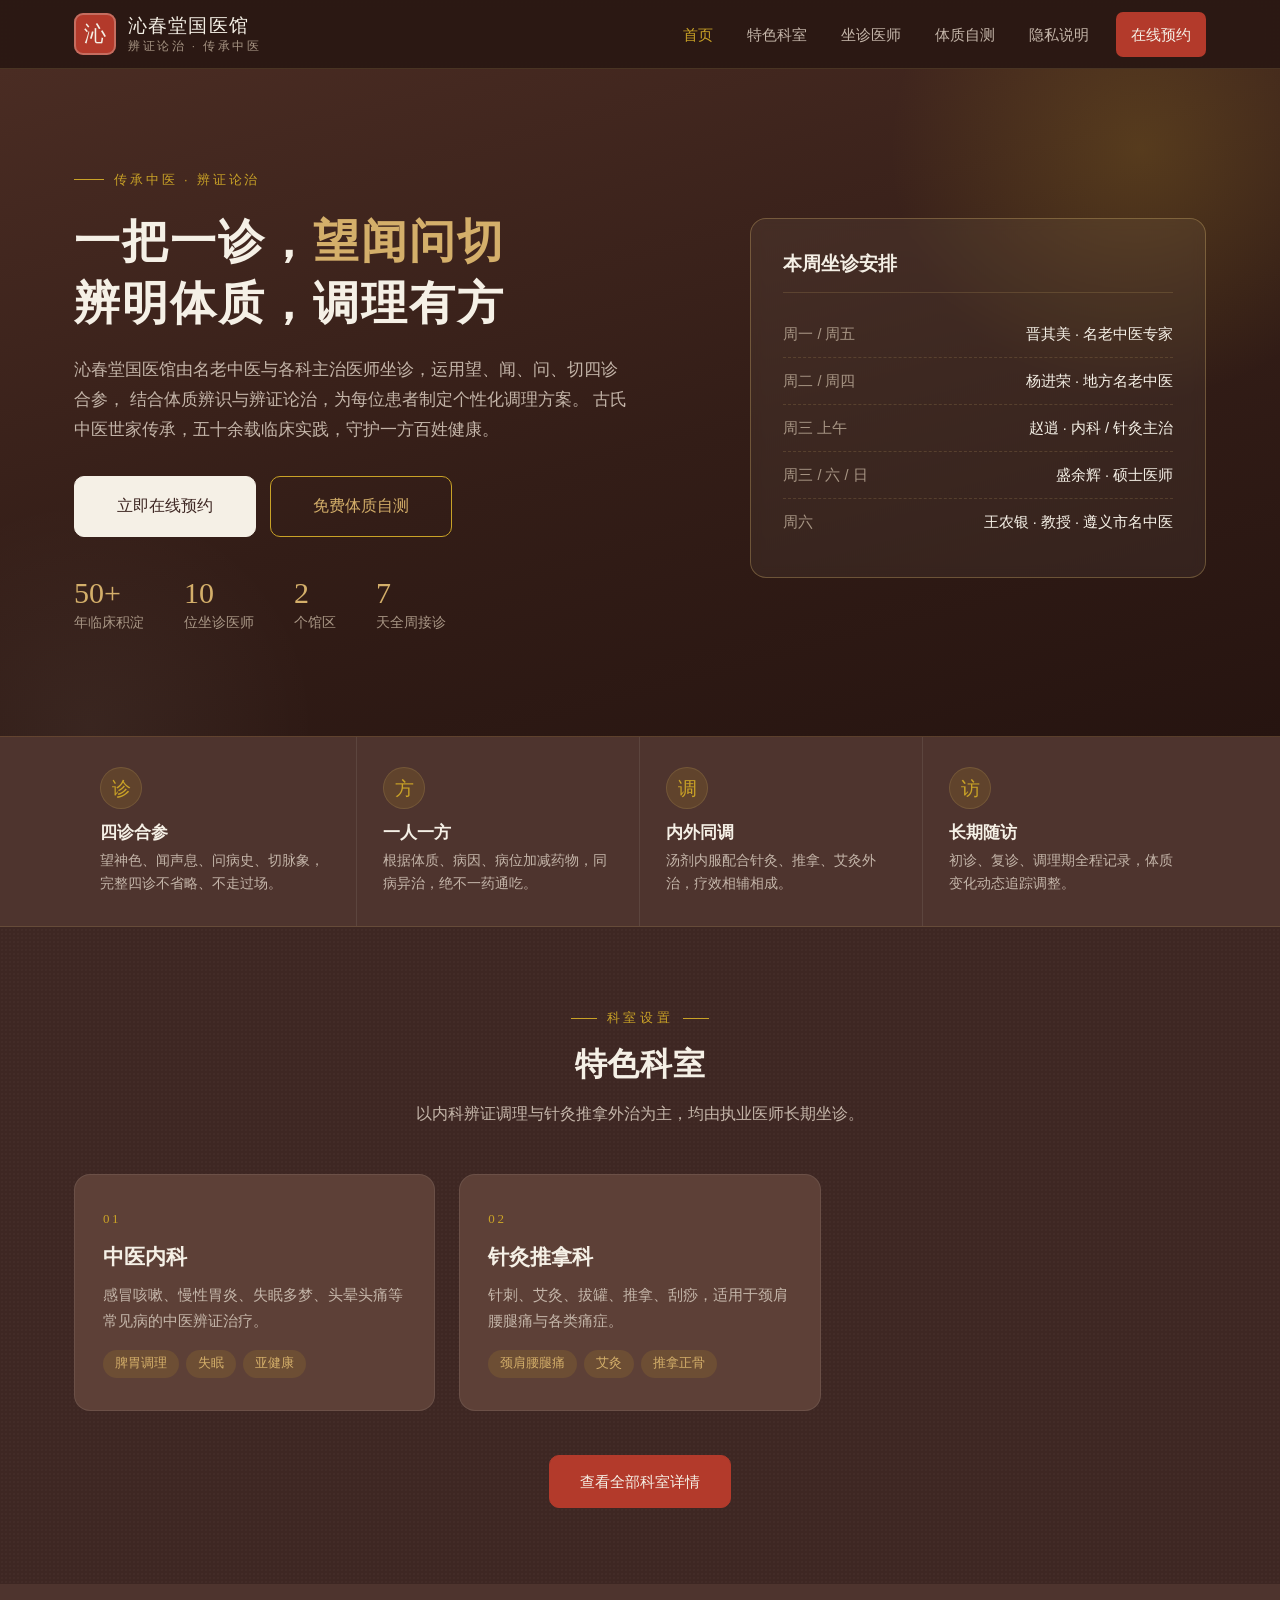
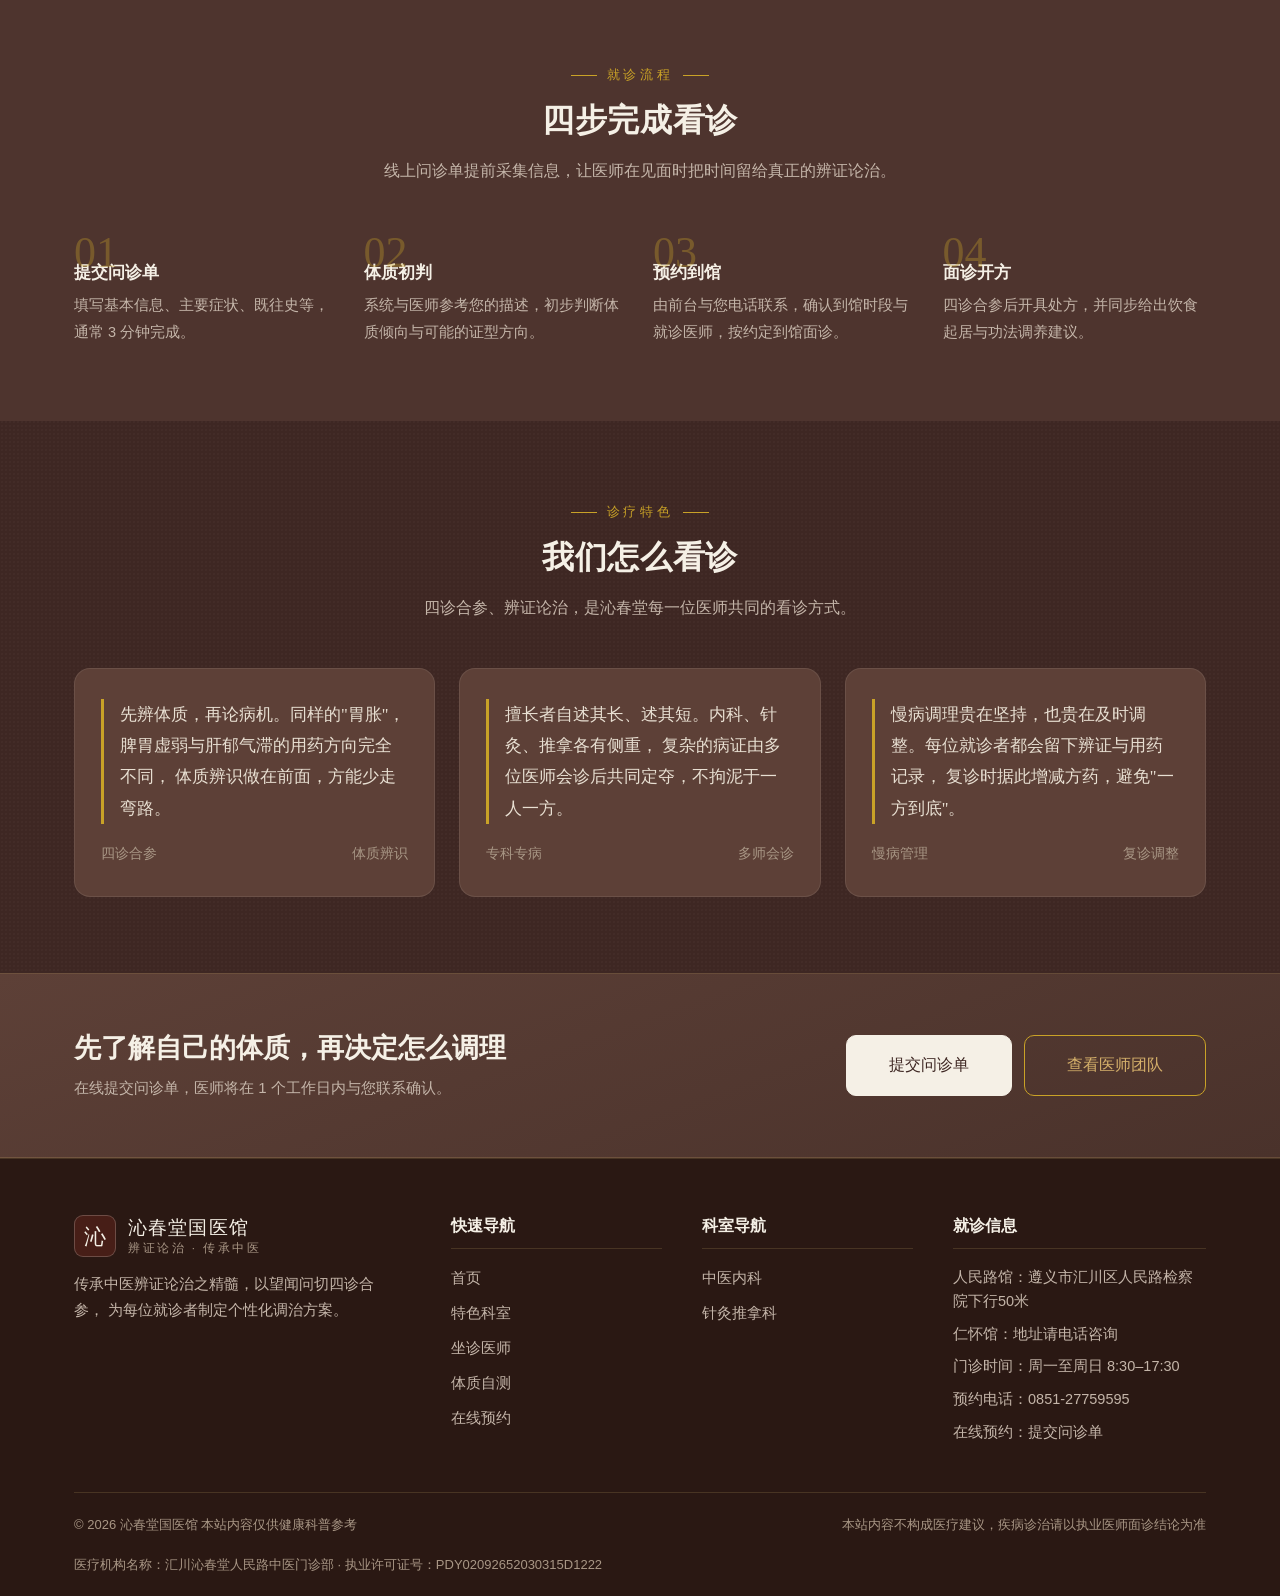
==== commit c9dc6ca3: "fix: 按执业许可证核准科目收窄网站科室 - 删除未获核准的：中医妇科、中医儿科、中医皮肤科、治未病中心（首页卡片/服务页/预约科室下拉/页脚导航） - 服务页与首页文案改为内科+针灸推拿，注明依据" ====
--- a/index.html
+++ b/index.html
@@ -3,8 +3,8 @@
 <head>
     <meta charset="UTF-8">
     <meta name="viewport" content="width=device-width, initial-scale=1.0">
-    <meta name="description" content="沁春堂国医馆 · 中医全科门诊，提供体质辨识、慢病调理、针灸推拿等中医服务，在线提交问诊预约。">
-    <title>沁春堂国医馆 | 中医全科门诊 · 辨证论治</title>
+    <meta name="description" content="沁春堂国医馆 · 中医内科门诊，提供体质辨识、慢病调理、针灸推拿等中医服务，在线提交问诊预约。">
+    <title>沁春堂国医馆 | 中医内科 · 针灸推拿 · 辨证论治</title>
     <link rel="stylesheet" href="assets/css/style.css">
     <script src="assets/js/mp-detect.js"></script>
 </head>
@@ -17,7 +17,7 @@
             <span class="brand__mark">沁</span>
             <span>
                 <span class="brand__name">沁春堂国医馆</span>
-                <span class="brand__sub">中医全科 · 辨证论治</span>
+                <span class="brand__sub">辨证论治 · 传承中医</span>
             </span>
         </a>
 
@@ -88,7 +88,7 @@
                 </div>
                 <div class="hero__card-row">
                     <dt>周三 / 六 / 日</dt>
-                    <dd>盛余辉 · 中医皮肤科</dd>
+                    <dd>盛余辉 · 硕士医师</dd>
                 </div>
                 <div class="hero__card-row">
                     <dt>周六</dt>
@@ -132,8 +132,8 @@
     <div class="container">
         <div class="section-head">
             <span class="section-head__eyebrow">科室设置</span>
-            <h2 class="section-head__title">六大特色科室</h2>
-            <p class="section-head__desc">覆盖内科、妇科、儿科、针灸推拿等常见领域，各科室均由专任医师长期坐诊。</p>
+            <h2 class="section-head__title">特色科室</h2>
+            <p class="section-head__desc">以内科辨证调理与针灸推拿外治为主，均由执业医师长期坐诊。</p>
         </div>
 
         <div class="service-grid">
@@ -150,17 +150,6 @@
 
             <article class="service-card">
                 <div class="service-card__no">02</div>
-                <h3 class="service-card__title">中医妇科</h3>
-                <p class="service-card__desc">月经不调、痛经、带下病、更年期综合征，遵循周期调经思路。</p>
-                <div class="service-card__tags">
-                    <span class="badge">月经不调</span>
-                    <span class="badge">痛经</span>
-                    <span class="badge">备孕调理</span>
-                </div>
-            </article>
-
-            <article class="service-card">
-                <div class="service-card__no">03</div>
                 <h3 class="service-card__title">针灸推拿科</h3>
                 <p class="service-card__desc">针刺、艾灸、拔罐、推拿、刮痧，适用于颈肩腰腿痛与各类痛症。</p>
                 <div class="service-card__tags">
@@ -170,38 +159,6 @@
                 </div>
             </article>
 
-            <article class="service-card">
-                <div class="service-card__no">04</div>
-                <h3 class="service-card__title">中医儿科</h3>
-                <p class="service-card__desc">小儿积食、咳嗽、厌食、遗尿、夜啼，用药轻灵，护小儿脾胃。</p>
-                <div class="service-card__tags">
-                    <span class="badge">小儿积食</span>
-                    <span class="badge">厌食</span>
-                    <span class="badge">遗尿</span>
-                </div>
-            </article>
-
-            <article class="service-card">
-                <div class="service-card__no">05</div>
-                <h3 class="service-card__title">皮肤科</h3>
-                <p class="service-card__desc">湿疹、荨麻疹、痤疮、牛皮癣，内外合治，标本兼顾。</p>
-                <div class="service-card__tags">
-                    <span class="badge">湿疹</span>
-                    <span class="badge">痤疮</span>
-                    <span class="badge">皮肤瘙痒</span>
-                </div>
-            </article>
-
-            <article class="service-card">
-                <div class="service-card__no">06</div>
-                <h3 class="service-card__title">治未病中心</h3>
-                <p class="service-card__desc">九种体质辨识、节气养生指导、膏方定制，治未病、防病先于治病。</p>
-                <div class="service-card__tags">
-                    <span class="badge">体质辨识</span>
-                    <span class="badge">膏方</span>
-                    <span class="badge">节气养生</span>
-                </div>
-            </article>
         </div>
 
         <div class="text-center" style="margin-top:44px;">
@@ -263,7 +220,7 @@
 
             <article class="case-card">
                 <p class="case-card__quote">
-                    擅长者自述其长、述其短。内科、妇科、儿科、皮肤科各有侧重，
+                    擅长者自述其长、述其短。内科、针灸、推拿各有侧重，
                     复杂的病证由多位医师会诊后共同定夺，不拘泥于一人一方。
                 </p>
                 <div class="case-card__meta">
@@ -309,7 +266,7 @@
                     <span class="brand__mark">沁</span>
                     <span>
                         <span class="brand__name" style="color:var(--text-strong);">沁春堂国医馆</span>
-                        <span class="brand__sub">中医全科 · 辨证论治</span>
+                        <span class="brand__sub">辨证论治 · 传承中医</span>
                     </span>
                 </a>
                 <p style="max-width:300px;">
@@ -333,10 +290,7 @@
                 <h3 class="site-footer__title">科室导航</h3>
                 <ul class="site-footer__list">
                     <li><a href="services.html#internal">中医内科</a></li>
-                    <li><a href="services.html#gyn">中医妇科</a></li>
                     <li><a href="services.html#acu">针灸推拿科</a></li>
-                    <li><a href="services.html#pedi">中医儿科</a></li>
-                    <li><a href="services.html#prevent">治未病中心</a></li>
                 </ul>
             </div>
 
@@ -355,7 +309,7 @@
         <div class="site-footer__bottom">
             <span>© <span id="year">2026</span> 沁春堂国医馆 本站内容仅供健康科普参考</span>
             <span>本站内容不构成医疗建议，疾病诊治请以执业医师面诊结论为准</span>
-            <span>医疗机构名称：汇川沁春堂人民路中医门诊部 · 执业许可证号：PDY00926620033015D1222</span>
+            <span>医疗机构名称：汇川沁春堂人民路中医门诊部 · 执业许可证号：PDY02092652030315D1222</span>
         </div>
     </div>
 </footer>
--- a/assets/css/style.css
+++ b/assets/css/style.css
@@ -1032,12 +1032,20 @@
 }
 
 .doctor-card--full .doctor-card__avatar {
-    width: 66px;
-    height: 66px;
-    flex: 0 0 66px;
+    width: 96px;
+    height: 96px;
+    flex: 0 0 96px;
     border-radius: 50%;
     border: 1px solid var(--line-strong);
-    font-size: 30px;
+    font-size: 36px;
+}
+
+/* 医师证件照头像：铺满圆形，略上移让面部居中 */
+.doctor-card__avatar--photo {
+    object-fit: cover;
+    object-position: center 22%;
+    border-bottom: 0;
+    box-shadow: 0 0 0 3px rgba(201, 162, 39, .16);
 }
 
 .doctor-card__headtext {
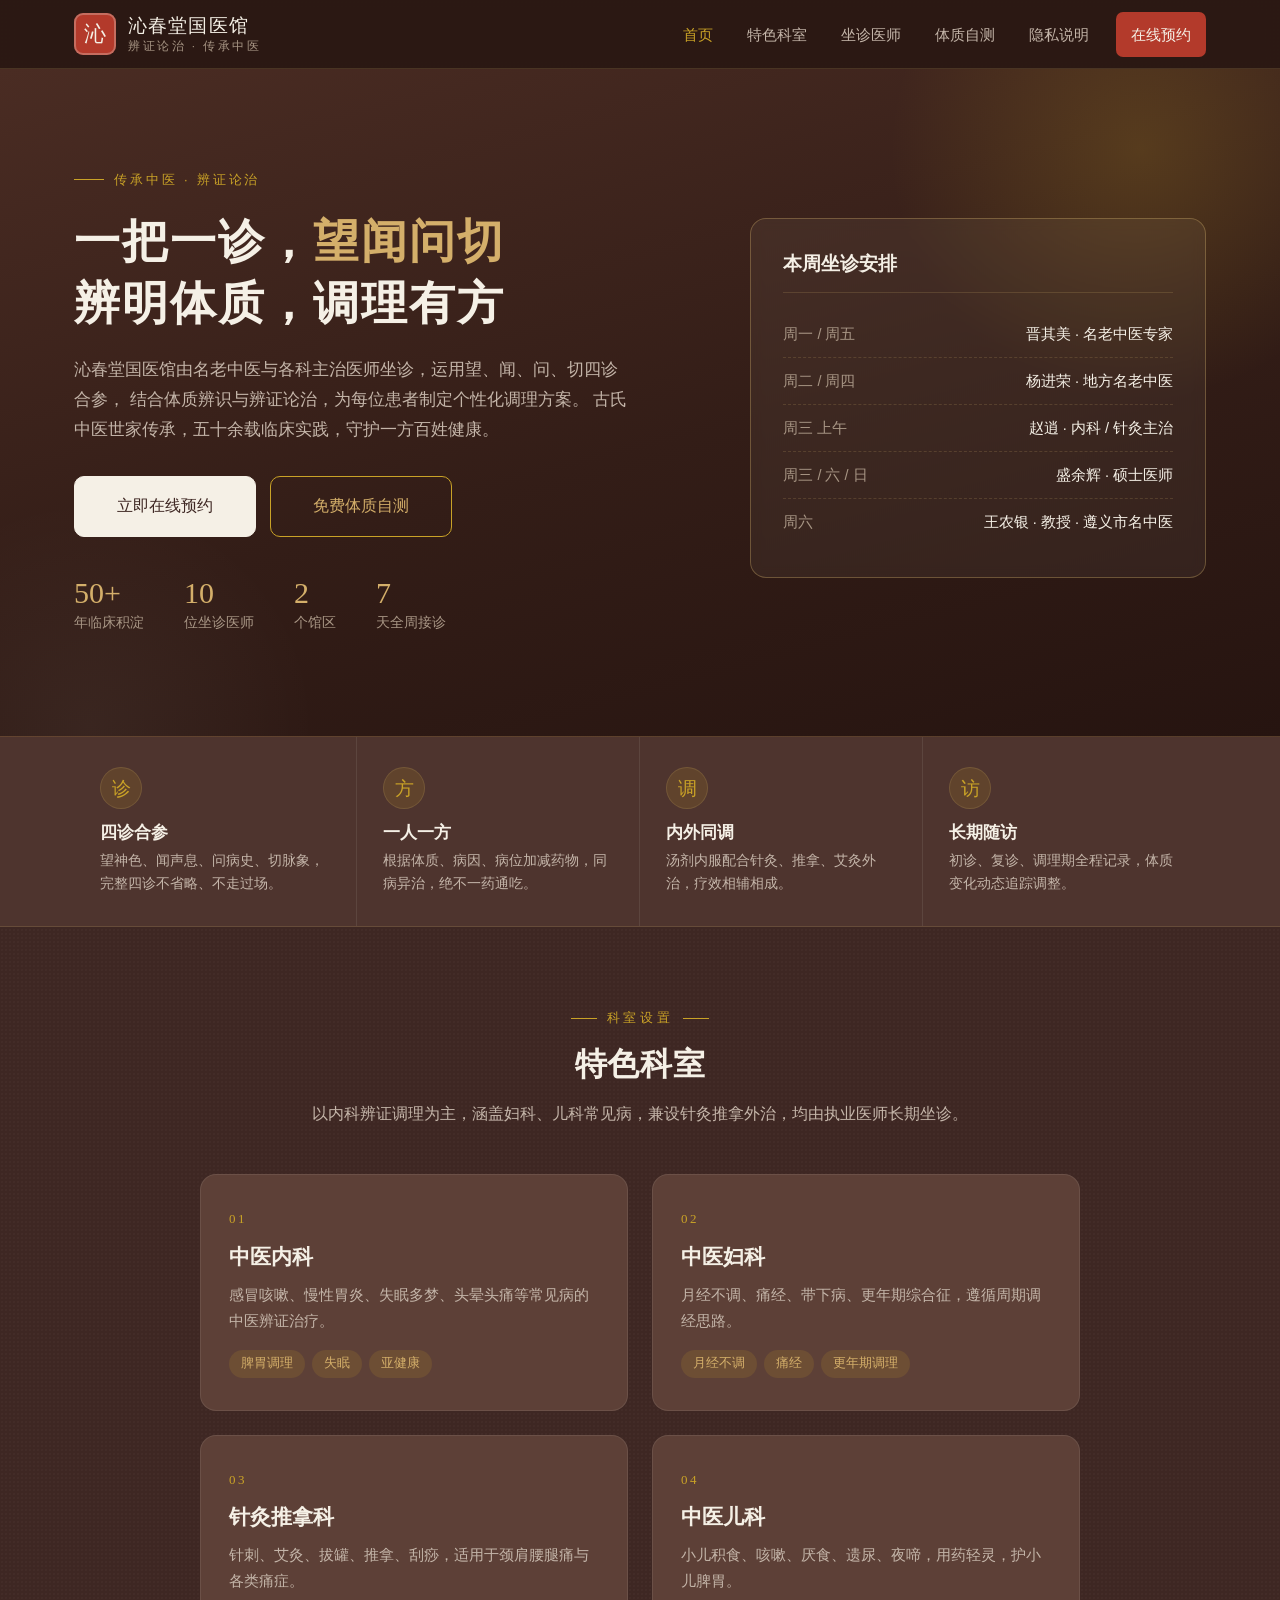
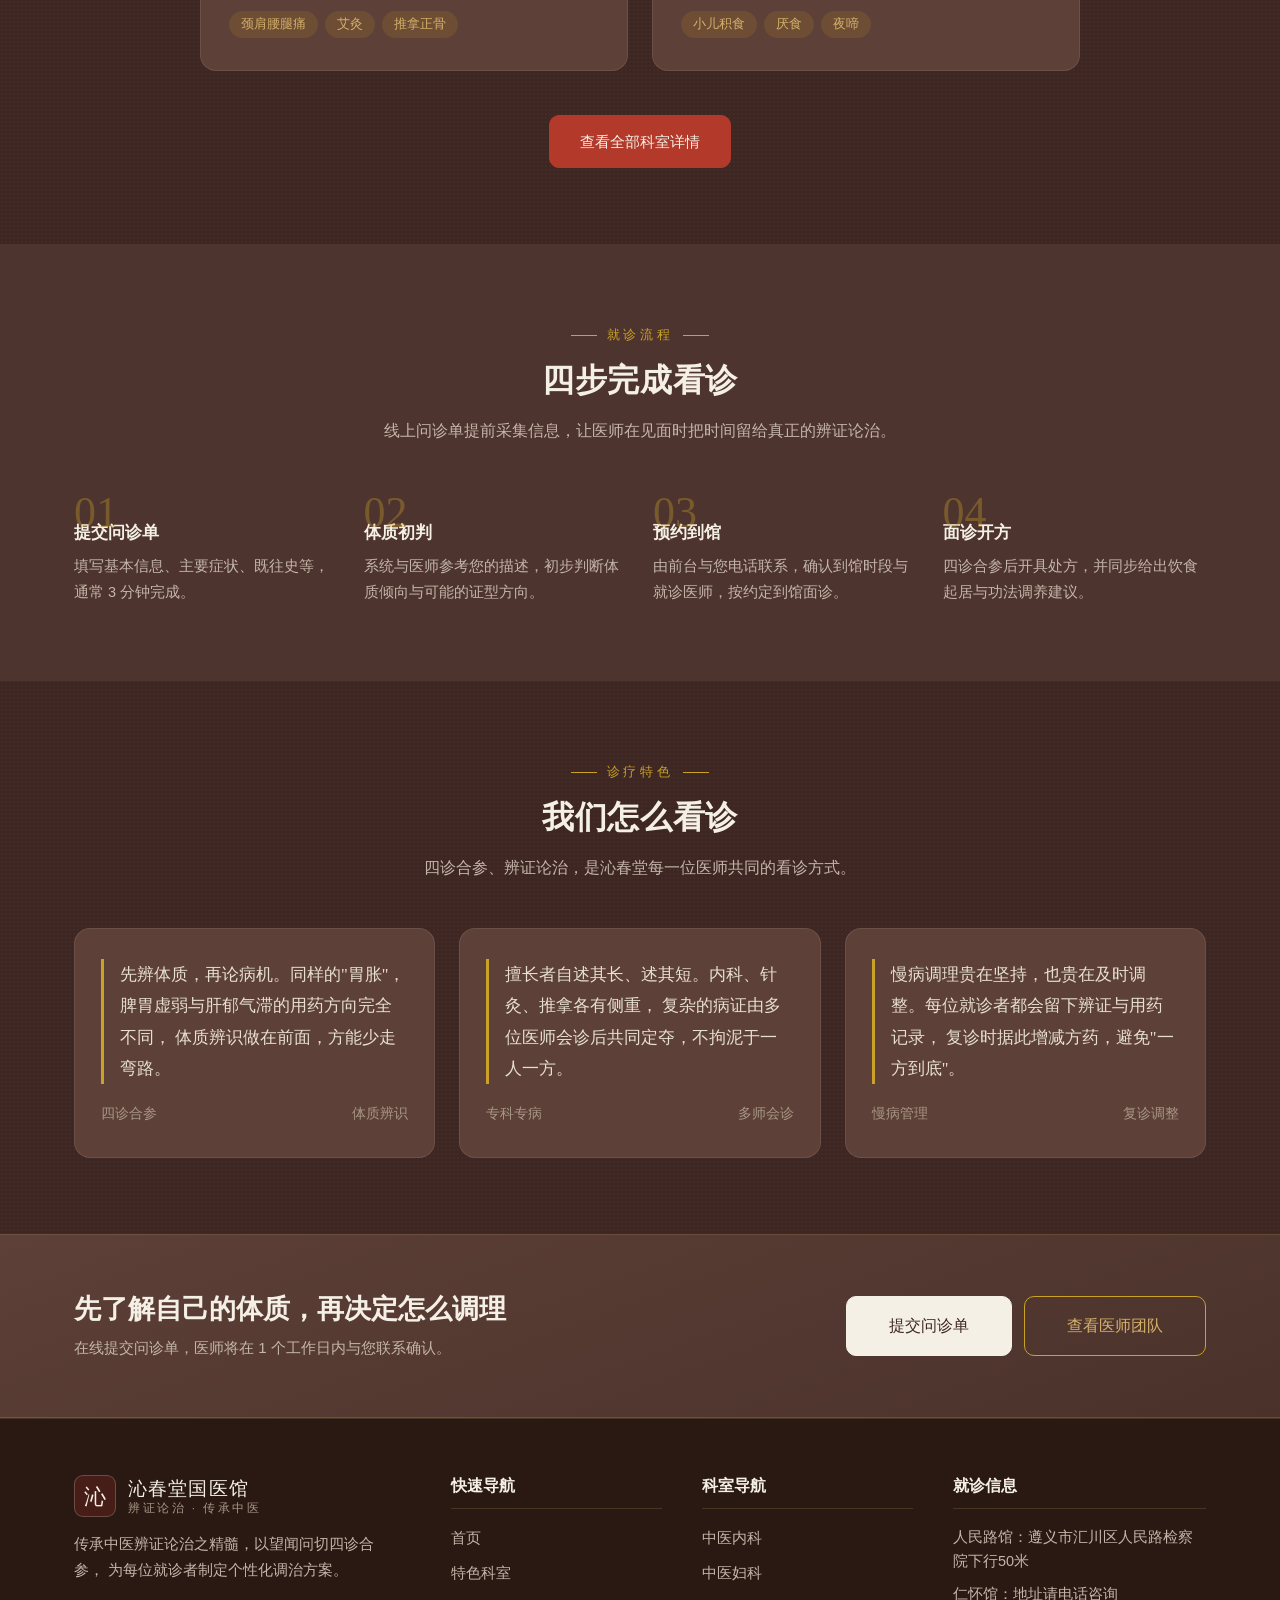
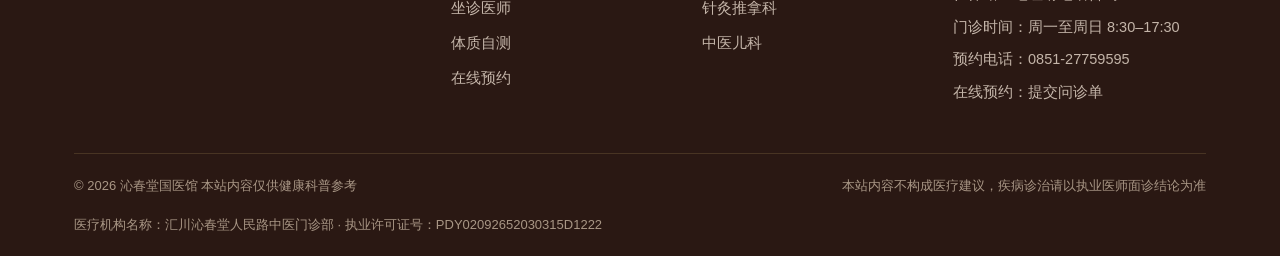
==== commit a8b02ac9: "feat: 加回中医妇科与中医儿科（按中医内科涵盖口径） - 服务页恢复妇科/儿科科室段落与锚点，注明由中医内科医师辨证调治 - 首页科室卡片恢复为四个（2×2 排布），预约页科室下拉同步 - 页脚科" ====
--- a/index.html
+++ b/index.html
@@ -133,10 +133,10 @@
         <div class="section-head">
             <span class="section-head__eyebrow">科室设置</span>
             <h2 class="section-head__title">特色科室</h2>
-            <p class="section-head__desc">以内科辨证调理与针灸推拿外治为主，均由执业医师长期坐诊。</p>
-        </div>
-
-        <div class="service-grid">
+            <p class="section-head__desc">以内科辨证调理为主，涵盖妇科、儿科常见病，兼设针灸推拿外治，均由执业医师长期坐诊。</p>
+        </div>
+
+        <div class="service-grid service-grid--quad">
             <article class="service-card">
                 <div class="service-card__no">01</div>
                 <h3 class="service-card__title">中医内科</h3>
@@ -150,12 +150,34 @@
 
             <article class="service-card">
                 <div class="service-card__no">02</div>
+                <h3 class="service-card__title">中医妇科</h3>
+                <p class="service-card__desc">月经不调、痛经、带下病、更年期综合征，遵循周期调经思路。</p>
+                <div class="service-card__tags">
+                    <span class="badge">月经不调</span>
+                    <span class="badge">痛经</span>
+                    <span class="badge">更年期调理</span>
+                </div>
+            </article>
+
+            <article class="service-card">
+                <div class="service-card__no">03</div>
                 <h3 class="service-card__title">针灸推拿科</h3>
                 <p class="service-card__desc">针刺、艾灸、拔罐、推拿、刮痧，适用于颈肩腰腿痛与各类痛症。</p>
                 <div class="service-card__tags">
                     <span class="badge">颈肩腰腿痛</span>
                     <span class="badge">艾灸</span>
                     <span class="badge">推拿正骨</span>
+                </div>
+            </article>
+
+            <article class="service-card">
+                <div class="service-card__no">04</div>
+                <h3 class="service-card__title">中医儿科</h3>
+                <p class="service-card__desc">小儿积食、咳嗽、厌食、遗尿、夜啼，用药轻灵，护小儿脾胃。</p>
+                <div class="service-card__tags">
+                    <span class="badge">小儿积食</span>
+                    <span class="badge">厌食</span>
+                    <span class="badge">夜啼</span>
                 </div>
             </article>
 
@@ -290,7 +312,9 @@
                 <h3 class="site-footer__title">科室导航</h3>
                 <ul class="site-footer__list">
                     <li><a href="services.html#internal">中医内科</a></li>
+                    <li><a href="services.html#gyn">中医妇科</a></li>
                     <li><a href="services.html#acu">针灸推拿科</a></li>
+                    <li><a href="services.html#pedi">中医儿科</a></li>
                 </ul>
             </div>
 
--- a/assets/css/style.css
+++ b/assets/css/style.css
@@ -694,6 +694,17 @@
     gap: 24px;
 }
 
+/* 四个科室时用 2×2 排布，避免第二行只剩一张卡片 */
+.service-grid--quad {
+    grid-template-columns: repeat(2, 1fr);
+    max-width: 880px;
+    margin: 0 auto;
+}
+
+@media (max-width: 760px) {
+    .service-grid--quad { grid-template-columns: 1fr; }
+}
+
 .service-card {
     background-color: var(--wood-600);
     border: 1px solid var(--line-soft);
